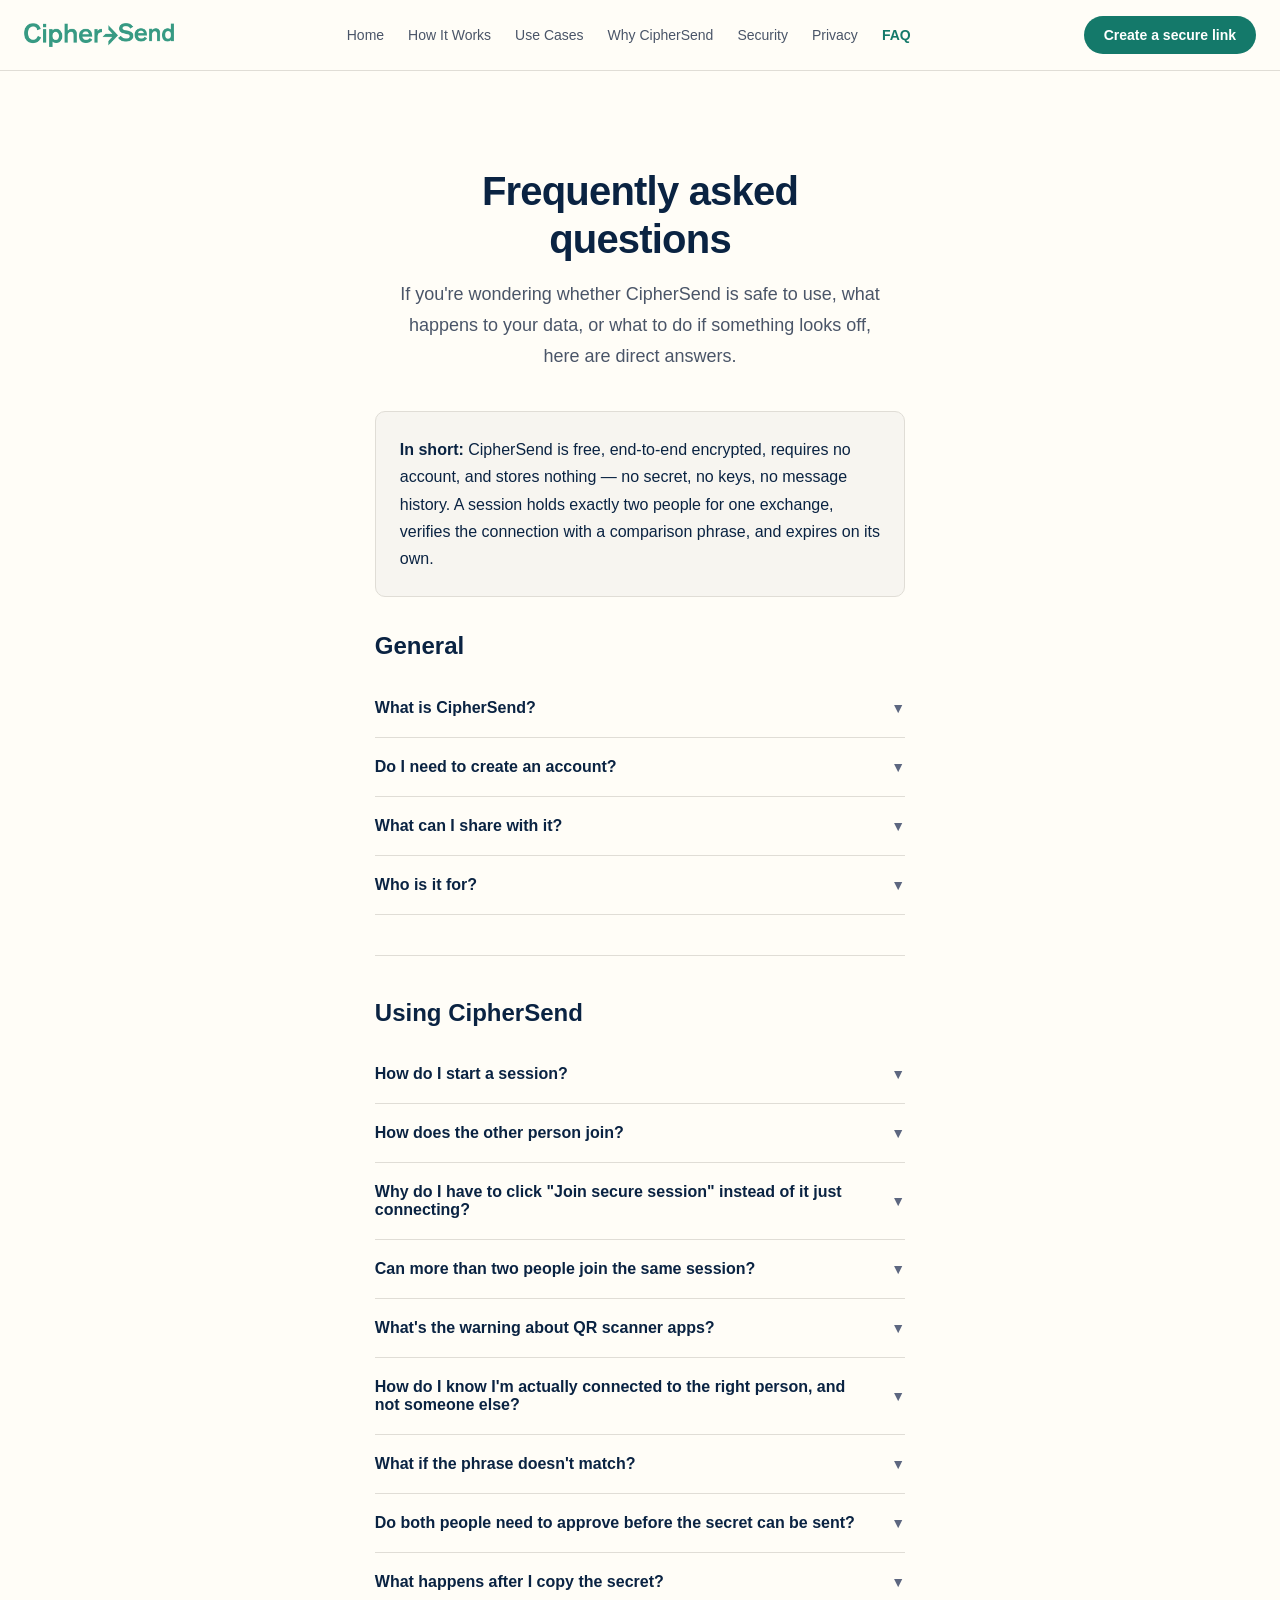
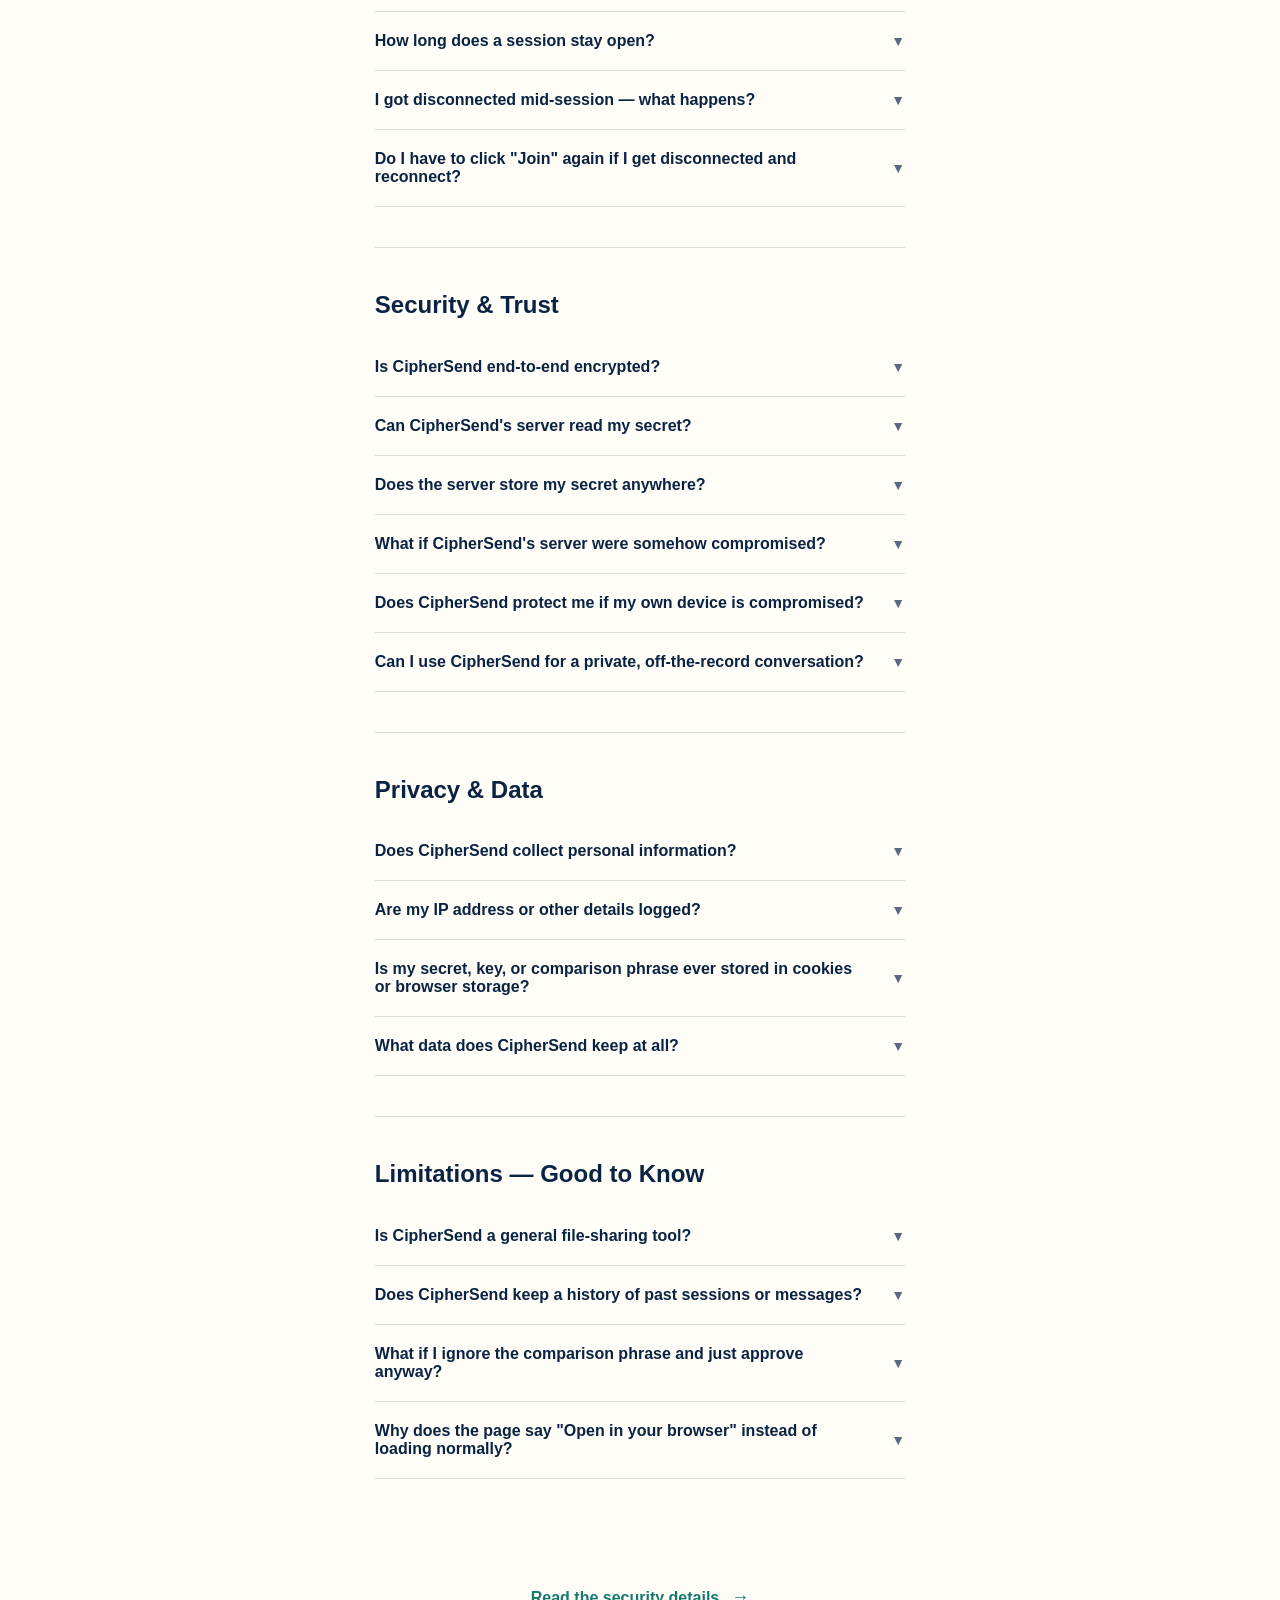
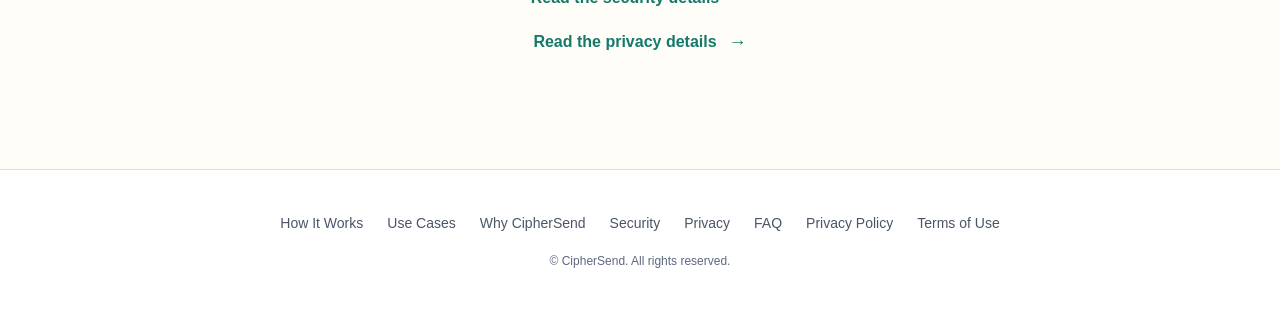
==== faq.html @ 4c2485d3 "update" ====
<!doctype html> <html lang="en"> <head> <script async src="https://www.googletagmanager.com/gtag/js?id=G-JEW09H6XM3"></script> <script defer src="/static/gtag.js"></script> <meta charset="UTF-8"> <meta name="viewport" content="width=device-width,initial-scale=1"> <title>CipherSend FAQ | Safety, Privacy &amp; Sessions Answered</title> <meta name="description" content="CipherSend FAQ: is it safe and truly end-to-end encrypted, what data is collected, how sessions work and expire, and what to do if something looks off."> <meta name="robots" content="index, follow"> <link rel="canonical" href="/faq"> <meta property="og:title" content="CipherSend FAQ | Safety, Privacy &amp; Sessions Answered"> <meta property="og:description" content="CipherSend FAQ: is it safe and truly end-to-end encrypted, what data is collected, how sessions work and expire, and what to do if something looks off."> <meta property="og:type" content="article"> <meta property="og:url" content="/faq"> <meta property="og:image" content="/static/logo.png"> <meta property="og:site_name" content="CipherSend"> <meta name="twitter:card" content="summary"> <meta name="twitter:title" content="CipherSend FAQ | Safety, Privacy &amp; Sessions Answered"> <meta name="twitter:description" content="CipherSend FAQ: is it safe and truly end-to-end encrypted, what data is collected, how sessions work and expire, and what to do if something looks off."> <meta name="twitter:image" content="/static/logo.png"> <link rel="icon" href="/static/favicon.ico" sizes="48x48"> <link rel="icon" href="/static/favicon.svg" type="image/svg+xml"> <link rel="icon" type="image/png" sizes="96x96" href="/static/favicon-96x96.png"> <link rel="apple-touch-icon" href="/static/apple-touch-icon.png" sizes="180x180"> <link rel="manifest" href="/static/site.webmanifest"> <link rel="stylesheet" href="/assets/faq-93918db3db34edc3.css" crossorigin>   <link rel="alternate" type="text/markdown" href="/faq.md">
  <script type="application/ld+json">
{
  "@context": "https://schema.org",
  "@graph": [
    {
      "@type": "WebSite",
      "@id": "/#website",
      "url": "/",
      "name": "CipherSend",
      "description": "Send a password, API key, private key, or TOTP seed straight to one person's browser — end-to-end encrypted, no account, and gone the moment it's used.",
      "publisher": {
        "@id": "/#organization"
      }
    },
    {
      "@type": "Organization",
      "@id": "/#organization",
      "url": "/",
      "name": "CipherSend",
      "logo": "/static/logo.png",
      "description": "Send a password, API key, private key, or TOTP seed straight to one person's browser — end-to-end encrypted, no account, and gone the moment it's used."
    },
    {
      "@type": "WebPage",
      "@id": "/faq#webpage",
      "url": "/faq",
      "name": "CipherSend FAQ | Safety, Privacy & Sessions Answered",
      "description": "CipherSend FAQ: is it safe and truly end-to-end encrypted, what data is collected, how sessions work and expire, and what to do if something looks off.",
      "isPartOf": {
        "@id": "/#website"
      },
      "breadcrumb": {
        "@id": "/faq#breadcrumb"
      }
    },
    {
      "@type": "BreadcrumbList",
      "@id": "/faq#breadcrumb",
      "itemListElement": [
        {
          "@type": "ListItem",
          "position": 1,
          "name": "CipherSend",
          "item": "/"
        },
        {
          "@type": "ListItem",
          "position": 2,
          "name": "FAQ",
          "item": "/faq"
        }
      ]
    },
    {
      "@type": "FAQPage",
      "mainEntity": [
        {
          "@type": "Question",
          "name": "What is CipherSend?",
          "acceptedAnswer": {
            "@type": "Answer",
            "text": "CipherSend lets one person (the Host) hand a short-lived secret — a password, private key, API token, or TOTP seed — directly to one other person (the Guest), browser-to-browser, end-to-end encrypted."
          }
        },
        {
          "@type": "Question",
          "name": "Do I need to create an account?",
          "acceptedAnswer": {
            "@type": "Answer",
            "text": "No. CipherSend has no accounts, no login, and collects no personal information to use it."
          }
        },
        {
          "@type": "Question",
          "name": "What can I share with it?",
          "acceptedAnswer": {
            "@type": "Answer",
            "text": "It's designed for short-lived secrets like passwords, private keys, API tokens, or TOTP seeds — not general files."
          }
        },
        {
          "@type": "Question",
          "name": "Who is it for?",
          "acceptedAnswer": {
            "@type": "Answer",
            "text": "Anyone who needs to hand off a sensitive credential to exactly one other person, one time, without leaving a copy of it sitting in email, chat, or a shared document afterward."
          }
        },
        {
          "@type": "Question",
          "name": "How do I start a session?",
          "acceptedAnswer": {
            "@type": "Answer",
            "text": "Click \"Create a secure link.\" A one-time link and QR code are generated immediately — no setup required."
          }
        },
        {
          "@type": "Question",
          "name": "How does the other person join?",
          "acceptedAnswer": {
            "@type": "Answer",
            "text": "By opening the link or scanning the QR code, then clicking the \"Join secure session\" button. The page doesn't connect automatically on its own."
          }
        },
        {
          "@type": "Question",
          "name": "Why do I have to click \"Join secure session\" instead of it just connecting?",
          "acceptedAnswer": {
            "@type": "Answer",
            "text": "That one click confirms a real person opened the link, rather than something like an automated chat-app link preview accidentally taking the one available spot in the session before you get there."
          }
        },
        {
          "@type": "Question",
          "name": "Can more than two people join the same session?",
          "acceptedAnswer": {
            "@type": "Answer",
            "text": "No. A session accepts only the Host and one Guest; a third connection attempt is rejected."
          }
        },
        {
          "@type": "Question",
          "name": "What's the warning about QR scanner apps?",
          "acceptedAnswer": {
            "@type": "Answer",
            "text": "CipherSend recommends scanning the QR code with your phone's built-in camera app only — third-party QR scanner apps are known to send scanned links to their own servers first."
          }
        },
        {
          "@type": "Question",
          "name": "How do I know I'm actually connected to the right person, and not someone else?",
          "acceptedAnswer": {
            "@type": "Answer",
            "text": "After connecting, both browsers display a short comparison phrase (a handful of plain words). Read it to each other over your call, chat, or in person — if it matches on both screens, you're connected to the right person."
          }
        },
        {
          "@type": "Question",
          "name": "What if the phrase doesn't match?",
          "acceptedAnswer": {
            "@type": "Answer",
            "text": "Don't approve. A mismatch means the connection may not be trustworthy — stop and start a new session instead."
          }
        },
        {
          "@type": "Question",
          "name": "Do both people need to approve before the secret can be sent?",
          "acceptedAnswer": {
            "@type": "Answer",
            "text": "Yes. Each person approves independently on their own side. Approval on one side never happens automatically because the other side approved."
          }
        },
        {
          "@type": "Question",
          "name": "What happens after I copy the secret?",
          "acceptedAnswer": {
            "@type": "Answer",
            "text": "CipherSend makes a best-effort attempt to automatically clear your clipboard after about 30 seconds. This isn't guaranteed to work on every browser, so a \"Clear clipboard now\" button is always available if you want to be sure."
          }
        },
        {
          "@type": "Question",
          "name": "How long does a session stay open?",
          "acceptedAnswer": {
            "@type": "Answer",
            "text": "By default, a session closes after about 10 minutes of inactivity, and every session has a hard limit of about 30 minutes total, regardless of activity."
          }
        },
        {
          "@type": "Question",
          "name": "I got disconnected mid-session — what happens?",
          "acceptedAnswer": {
            "@type": "Answer",
            "text": "Both sides restart the verification step from scratch: fresh keys, a fresh comparison phrase, and a fresh approval. Nothing from before the disconnect is assumed to still be trustworthy — you'll be prompted to re-verify."
          }
        },
        {
          "@type": "Question",
          "name": "Do I have to click \"Join\" again if I get disconnected and reconnect?",
          "acceptedAnswer": {
            "@type": "Answer",
            "text": "No. That join click is only required once, the first time you open the link. Reconnections after that (for example, if your phone's browser tab was put to sleep and restored) don't ask again."
          }
        },
        {
          "@type": "Question",
          "name": "Is CipherSend end-to-end encrypted?",
          "acceptedAnswer": {
            "@type": "Answer",
            "text": "Yes. The secret is encrypted in the sender's browser and only decrypted in the recipient's browser, using industry-standard encryption computed entirely client-side."
          }
        },
        {
          "@type": "Question",
          "name": "Can CipherSend's server read my secret?",
          "acceptedAnswer": {
            "@type": "Answer",
            "text": "No. The server only relays encrypted data between the two browsers — it's built to never interpret or make sense of what's inside."
          }
        },
        {
          "@type": "Question",
          "name": "Does the server store my secret anywhere?",
          "acceptedAnswer": {
            "@type": "Answer",
            "text": "No. The secret, the encryption keys, and the comparison phrase are never stored on the server, even temporarily."
          }
        },
        {
          "@type": "Question",
          "name": "What if CipherSend's server were somehow compromised?",
          "acceptedAnswer": {
            "@type": "Answer",
            "text": "The server was never trusted with your secret in the first place, so it has nothing to hand over — it doesn't hold the keys, the secret, or the comparison phrase used to verify the connection."
          }
        },
        {
          "@type": "Question",
          "name": "Does CipherSend protect me if my own device is compromised?",
          "acceptedAnswer": {
            "@type": "Answer",
            "text": "No. If a device involved is already compromised, no sharing tool can fully protect what happens on it. This is an explicitly acknowledged limitation, not something CipherSend claims to solve."
          }
        },
        {
          "@type": "Question",
          "name": "Can I use CipherSend for a private, off-the-record conversation?",
          "acceptedAnswer": {
            "@type": "Answer",
            "text": "Yes. Here is what anyone else could see. An eavesdropper sees only encrypted data, because everything is end-to-end encrypted (E2EE) in your browsers. The server sees nothing useful: it only relays that data, it stores nothing, and it never holds your keys or your words. An attacker sitting in the middle can't slip in unnoticed, because you and the other person compare a short phrase first, and a mismatch tells you the connection isn't safe. Once the session ends, no history is left behind on our side."
          }
        },
        {
          "@type": "Question",
          "name": "Does CipherSend collect personal information?",
          "acceptedAnswer": {
            "@type": "Answer",
            "text": "No. There are no accounts, and no personally identifying information is required or collected to use it."
          }
        },
        {
          "@type": "Question",
          "name": "Are my IP address or other details logged?",
          "acceptedAnswer": {
            "@type": "Answer",
            "text": "Raw IP addresses and other identifying details are never logged directly. Any operational data used to prevent abuse is processed in a way that doesn't retain it in a directly readable form, and only briefly."
          }
        },
        {
          "@type": "Question",
          "name": "Is my secret, key, or comparison phrase ever stored in cookies or browser storage?",
          "acceptedAnswer": {
            "@type": "Answer",
            "text": "No. None of these values are ever written to cookies, local storage, session storage, or the browser's address bar."
          }
        },
        {
          "@type": "Question",
          "name": "What data does CipherSend keep at all?",
          "acceptedAnswer": {
            "@type": "Answer",
            "text": "Only the minimum needed to operate the service — for example, a short-lived record that a session exists and when it expires, and temporary counters used to prevent abuse. None of this includes the content of what you send."
          }
        },
        {
          "@type": "Question",
          "name": "Is CipherSend a general file-sharing tool?",
          "acceptedAnswer": {
            "@type": "Answer",
            "text": "No. It's built specifically for short-lived text secrets, not general file transfer."
          }
        },
        {
          "@type": "Question",
          "name": "Does CipherSend keep a history of past sessions or messages?",
          "acceptedAnswer": {
            "@type": "Answer",
            "text": "No. There's no message history and no way to resend something from a closed session."
          }
        },
        {
          "@type": "Question",
          "name": "What if I ignore the comparison phrase and just approve anyway?",
          "acceptedAnswer": {
            "@type": "Answer",
            "text": "The comparison phrase only protects you if you actually check it. Approving without comparing removes the one safeguard designed to confirm you're connected to the right person."
          }
        },
        {
          "@type": "Question",
          "name": "Why does the page say \"Open in your browser\" instead of loading normally?",
          "acceptedAnswer": {
            "@type": "Answer",
            "text": "This appears if your current browser or app can't run the security checks CipherSend depends on (for example, some in-app browsers inside chat apps). Opening the link in your device's regular browser usually resolves it."
          }
        }
      ]
    }
  ]
}
</script>
</head> <body> <div id="nav"> <nav class="main-nav" role="navigation" aria-label="Main navigation"> <a class="main-nav__logo" href="/"> <img src="/static/logo.png" alt="CipherSend" width="104" height="15"> </a> <ul class="main-nav__links"> <li><a href="/">Home</a></li> <li><a href="/how-it-works">How It Works</a></li> <li><a href="/use-cases">Use Cases</a></li> <li><a href="/why-ciphersend">Why CipherSend</a></li> <li><a href="/security">Security</a></li> <li><a href="/privacy">Privacy</a></li> <li><a href="/faq" aria-current="page">FAQ</a></li> </ul> <a class="app-btn main-nav__cta" href="/app">Create a secure link</a> <button class="main-nav__toggle" aria-label="Open menu" aria-expanded="false" aria-controls="nav-overlay">☰</button> </nav> <div class="nav-overlay" id="nav-overlay" role="dialog" aria-label="Navigation menu"> <button class="nav-overlay__close" aria-label="Close menu">✕</button> <ul class="nav-overlay__links"> <li><a href="/">Home</a></li> <li><a href="/how-it-works">How It Works</a></li> <li><a href="/use-cases">Use Cases</a></li> <li><a href="/why-ciphersend">Why CipherSend</a></li> <li><a href="/security">Security</a></li> <li><a href="/privacy">Privacy</a></li> <li><a href="/faq" aria-current="page">FAQ</a></li> <li><a href="/app" class="app-btn nav-overlay__cta">Create a secure link</a></li> </ul> </div> </div> <main class="article-layout"> <div class="article-body"> <div class="page-intro"> <h1>Frequently asked questions</h1> <p>If you're wondering whether CipherSend is safe to use, what happens to your data, or what to do if something looks off, here are direct answers.</p> </div> <div class="summary"> <p><b>In short:</b> CipherSend is free, end-to-end encrypted, requires no account, and stores nothing — no secret, no keys, no message history. A session holds exactly two people for one exchange, verifies the connection with a comparison phrase, and expires on its own.</p> </div> <section class="mb-8"> <h3>General</h3> <div class="qa-block mt-4"> <div class="qa-item"> <button class="qa-item__trigger" aria-expanded="false">What is CipherSend?<span class="qa-item__chevron">▼</span></button> <div class="qa-item__answer"><p>CipherSend lets one person (the Host) hand a short-lived secret — a password, private key, API token, or TOTP seed — directly to one other person (the Guest), browser-to-browser, end-to-end encrypted.</p></div> </div> <div class="qa-item"> <button class="qa-item__trigger" aria-expanded="false">Do I need to create an account?<span class="qa-item__chevron">▼</span></button> <div class="qa-item__answer"><p>No. CipherSend has no accounts, no login, and collects no personal information to use it.</p></div> </div> <div class="qa-item"> <button class="qa-item__trigger" aria-expanded="false">What can I share with it?<span class="qa-item__chevron">▼</span></button> <div class="qa-item__answer"><p>It's designed for short-lived secrets like passwords, private keys, API tokens, or TOTP seeds — not general files.</p></div> </div> <div class="qa-item"> <button class="qa-item__trigger" aria-expanded="false">Who is it for?<span class="qa-item__chevron">▼</span></button> <div class="qa-item__answer"><p>Anyone who needs to hand off a sensitive credential to exactly one other person, one time, without leaving a copy of it sitting in email, chat, or a shared document afterward.</p></div> </div> </div> </section> <hr class="section-separator"> <section class="mb-8"> <h3>Using CipherSend</h3> <div class="qa-block mt-4"> <div class="qa-item"> <button class="qa-item__trigger" aria-expanded="false">How do I start a session?<span class="qa-item__chevron">▼</span></button> <div class="qa-item__answer"><p>Click "Create a secure link." A one-time link and QR code are generated immediately — no setup required.</p></div> </div> <div class="qa-item"> <button class="qa-item__trigger" aria-expanded="false">How does the other person join?<span class="qa-item__chevron">▼</span></button> <div class="qa-item__answer"><p>By opening the link or scanning the QR code, then clicking the "Join secure session" button. The page doesn't connect automatically on its own.</p></div> </div> <div class="qa-item"> <button class="qa-item__trigger" aria-expanded="false">Why do I have to click "Join secure session" instead of it just connecting?<span class="qa-item__chevron">▼</span></button> <div class="qa-item__answer"><p>That one click confirms a real person opened the link, rather than something like an automated chat-app link preview accidentally taking the one available spot in the session before you get there.</p></div> </div> <div class="qa-item"> <button class="qa-item__trigger" aria-expanded="false">Can more than two people join the same session?<span class="qa-item__chevron">▼</span></button> <div class="qa-item__answer"><p>No. A session accepts only the Host and one Guest; a third connection attempt is rejected.</p></div> </div> <div class="qa-item"> <button class="qa-item__trigger" aria-expanded="false">What's the warning about QR scanner apps?<span class="qa-item__chevron">▼</span></button> <div class="qa-item__answer"><p>CipherSend recommends scanning the QR code with your phone's built-in camera app only — third-party QR scanner apps are known to send scanned links to their own servers first.</p></div> </div> <div class="qa-item"> <button class="qa-item__trigger" aria-expanded="false">How do I know I'm actually connected to the right person, and not someone else?<span class="qa-item__chevron">▼</span></button> <div class="qa-item__answer"><p>After connecting, both browsers display a short comparison phrase (a handful of plain words). Read it to each other over your call, chat, or in person — if it matches on both screens, you're connected to the right person.</p></div> </div> <div class="qa-item"> <button class="qa-item__trigger" aria-expanded="false">What if the phrase doesn't match?<span class="qa-item__chevron">▼</span></button> <div class="qa-item__answer"><p>Don't approve. A mismatch means the connection may not be trustworthy — stop and start a new session instead.</p></div> </div> <div class="qa-item"> <button class="qa-item__trigger" aria-expanded="false">Do both people need to approve before the secret can be sent?<span class="qa-item__chevron">▼</span></button> <div class="qa-item__answer"><p>Yes. Each person approves independently on their own side. Approval on one side never happens automatically because the other side approved.</p></div> </div> <div class="qa-item"> <button class="qa-item__trigger" aria-expanded="false">What happens after I copy the secret?<span class="qa-item__chevron">▼</span></button> <div class="qa-item__answer"><p>CipherSend makes a best-effort attempt to automatically clear your clipboard after about 30 seconds. This isn't guaranteed to work on every browser, so a "Clear clipboard now" button is always available if you want to be sure.</p></div> </div> <div class="qa-item"> <button class="qa-item__trigger" aria-expanded="false">How long does a session stay open?<span class="qa-item__chevron">▼</span></button> <div class="qa-item__answer"><p>By default, a session closes after about 10 minutes of inactivity, and every session has a hard limit of about 30 minutes total, regardless of activity.</p></div> </div> <div class="qa-item"> <button class="qa-item__trigger" aria-expanded="false">I got disconnected mid-session — what happens?<span class="qa-item__chevron">▼</span></button> <div class="qa-item__answer"><p>Both sides restart the verification step from scratch: fresh keys, a fresh comparison phrase, and a fresh approval. Nothing from before the disconnect is assumed to still be trustworthy — you'll be prompted to re-verify.</p></div> </div> <div class="qa-item"> <button class="qa-item__trigger" aria-expanded="false">Do I have to click "Join" again if I get disconnected and reconnect?<span class="qa-item__chevron">▼</span></button> <div class="qa-item__answer"><p>No. That join click is only required once, the first time you open the link. Reconnections after that (for example, if your phone's browser tab was put to sleep and restored) don't ask again.</p></div> </div> </div> </section> <hr class="section-separator"> <section class="mb-8" id="security-and-trust"> <h3>Security &amp; Trust</h3> <div class="qa-block mt-4"> <div class="qa-item"> <button class="qa-item__trigger" aria-expanded="false">Is CipherSend end-to-end encrypted?<span class="qa-item__chevron">▼</span></button> <div class="qa-item__answer"><p>Yes. The secret is encrypted in the sender's browser and only decrypted in the recipient's browser, using industry-standard encryption computed entirely client-side.</p></div> </div> <div class="qa-item"> <button class="qa-item__trigger" aria-expanded="false">Can CipherSend's server read my secret?<span class="qa-item__chevron">▼</span></button> <div class="qa-item__answer"><p>No. The server only relays encrypted data between the two browsers — it's built to never interpret or make sense of what's inside.</p></div> </div> <div class="qa-item"> <button class="qa-item__trigger" aria-expanded="false">Does the server store my secret anywhere?<span class="qa-item__chevron">▼</span></button> <div class="qa-item__answer"><p>No. The secret, the encryption keys, and the comparison phrase are never stored on the server, even temporarily.</p></div> </div> <div class="qa-item"> <button class="qa-item__trigger" aria-expanded="false">What if CipherSend's server were somehow compromised?<span class="qa-item__chevron">▼</span></button> <div class="qa-item__answer"><p>The server was never trusted with your secret in the first place, so it has nothing to hand over — it doesn't hold the keys, the secret, or the comparison phrase used to verify the connection.</p></div> </div> <div class="qa-item"> <button class="qa-item__trigger" aria-expanded="false">Does CipherSend protect me if my own device is compromised?<span class="qa-item__chevron">▼</span></button> <div class="qa-item__answer"><p>No. If a device involved is already compromised, no sharing tool can fully protect what happens on it. This is an explicitly acknowledged limitation, not something CipherSend claims to solve.</p></div> </div> <div class="qa-item"> <button class="qa-item__trigger" aria-expanded="false">Can I use CipherSend for a private, off-the-record conversation?<span class="qa-item__chevron">▼</span></button> <div class="qa-item__answer"><p>Yes. Here is what anyone else could see. An eavesdropper sees only encrypted data, because everything is end-to-end encrypted (E2EE) in your browsers. The server sees nothing useful: it only relays that data, it stores nothing, and it never holds your keys or your words. An attacker sitting in the middle can't slip in unnoticed, because you and the other person compare a short phrase first, and a mismatch tells you the connection isn't safe. Once the session ends, no history is left behind on our side.</p></div> </div> </div> </section> <hr class="section-separator"> <section class="mb-8" id="privacy-and-data"> <h3>Privacy &amp; Data</h3> <div class="qa-block mt-4"> <div class="qa-item"> <button class="qa-item__trigger" aria-expanded="false">Does CipherSend collect personal information?<span class="qa-item__chevron">▼</span></button> <div class="qa-item__answer"><p>No. There are no accounts, and no personally identifying information is required or collected to use it.</p></div> </div> <div class="qa-item"> <button class="qa-item__trigger" aria-expanded="false">Are my IP address or other details logged?<span class="qa-item__chevron">▼</span></button> <div class="qa-item__answer"><p>Raw IP addresses and other identifying details are never logged directly. Any operational data used to prevent abuse is processed in a way that doesn't retain it in a directly readable form, and only briefly.</p></div> </div> <div class="qa-item"> <button class="qa-item__trigger" aria-expanded="false">Is my secret, key, or comparison phrase ever stored in cookies or browser storage?<span class="qa-item__chevron">▼</span></button> <div class="qa-item__answer"><p>No. None of these values are ever written to cookies, local storage, session storage, or the browser's address bar.</p></div> </div> <div class="qa-item"> <button class="qa-item__trigger" aria-expanded="false">What data does CipherSend keep at all?<span class="qa-item__chevron">▼</span></button> <div class="qa-item__answer"><p>Only the minimum needed to operate the service — for example, a short-lived record that a session exists and when it expires, and temporary counters used to prevent abuse. None of this includes the content of what you send.</p></div> </div> </div> </section> <hr class="section-separator"> <section class="mb-8"> <h3>Limitations — Good to Know</h3> <div class="qa-block mt-4"> <div class="qa-item"> <button class="qa-item__trigger" aria-expanded="false">Is CipherSend a general file-sharing tool?<span class="qa-item__chevron">▼</span></button> <div class="qa-item__answer"><p>No. It's built specifically for short-lived text secrets, not general file transfer.</p></div> </div> <div class="qa-item"> <button class="qa-item__trigger" aria-expanded="false">Does CipherSend keep a history of past sessions or messages?<span class="qa-item__chevron">▼</span></button> <div class="qa-item__answer"><p>No. There's no message history and no way to resend something from a closed session.</p></div> </div> <div class="qa-item"> <button class="qa-item__trigger" aria-expanded="false">What if I ignore the comparison phrase and just approve anyway?<span class="qa-item__chevron">▼</span></button> <div class="qa-item__answer"><p>The comparison phrase only protects you if you actually check it. Approving without comparing removes the one safeguard designed to confirm you're connected to the right person.</p></div> </div> <div class="qa-item"> <button class="qa-item__trigger" aria-expanded="false">Why does the page say "Open in your browser" instead of loading normally?<span class="qa-item__chevron">▼</span></button> <div class="qa-item__answer"><p>This appears if your current browser or app can't run the security checks CipherSend depends on (for example, some in-app browsers inside chat apps). Opening the link in your device's regular browser usually resolves it.</p></div> </div> </div> </section> <div class="cta-section"> <div class="button-holder button-holder--column"> <a href="/security" class="page-teleport page-teleport--block">Read the security details</a> <a href="/privacy" class="page-teleport page-teleport--block">Read the privacy details</a> </div> </div> </div> </main> <div id="footer"> <footer class="main-footer"> <div class="main-footer__inner"> <ul class="main-footer__links"> <li><a href="/how-it-works">How It Works</a></li> <li><a href="/use-cases">Use Cases</a></li> <li><a href="/why-ciphersend">Why CipherSend</a></li> <li><a href="/security">Security</a></li> <li><a href="/privacy">Privacy</a></li> <li><a href="/faq">FAQ</a></li> <li><a href="/privacy-policy">Privacy Policy</a></li> <li><a href="/terms-of-use">Terms of Use</a></li> </ul> <p class="main-footer__copy">© CipherSend. All rights reserved.</p> </div> </footer> </div> <script type="module" src="/assets/faq-d7bb633569cb6a3b.js"></script> </body> </html>
---- assets/faq-93918db3db34edc3.css ----
:root{--navy: #0a2342;--teal: #14796a;--sage: #84bc9c;--cream: #fffdf7;--pink: #f46197;--bg: var(--cream);--surface: #ffffff;--surface-raised: #f7f5f0;--border: #e0ddd6;--text: var(--navy);--text-dim: #4a5568;--text-faint: #5d6780;--accent: var(--teal);--accent-hover: #0e6256;--accent-light: rgba(20, 121, 106, .12);--danger: #e53e3e;--danger-light: rgba(229, 62, 62, .1);--warn: #b45309;--success: var(--teal);--focus-ring: 0 0 0 3px rgba(20, 121, 106, .4);--font-sans: -apple-system, BlinkMacSystemFont, "Segoe UI", Roboto, Oxygen, Ubuntu, Cantarell, "Helvetica Neue", sans-serif;--font-mono: "SFMono-Regular", Consolas, "Liberation Mono", Menlo, monospace;--fs-xs: .75rem;--fs-sm: .875rem;--fs-base: 1rem;--fs-md: 1.125rem;--fs-lg: 1.25rem;--fs-xl: 1.5rem;--fs-2xl: 2rem;--fs-3xl: 2.5rem;--fs-4xl: 3rem;--sp-1: .25rem;--sp-2: .5rem;--sp-3: .75rem;--sp-4: 1rem;--sp-5: 1.25rem;--sp-6: 1.5rem;--sp-8: 2rem;--sp-10: 2.5rem;--sp-12: 3rem;--sp-16: 4rem;--sp-20: 5rem;--sp-24: 6rem;--radius-sm: 4px;--radius: 6px;--radius-lg: 10px;--radius-xl: 16px;--shadow-sm: 0 1px 2px rgba(10, 35, 66, .06);--shadow: 0 1px 3px rgba(10, 35, 66, .1), 0 1px 2px rgba(10, 35, 66, .06);--shadow-md: 0 4px 6px rgba(10, 35, 66, .07), 0 2px 4px rgba(10, 35, 66, .06);--shadow-lg: 0 10px 15px rgba(10, 35, 66, .1), 0 4px 6px rgba(10, 35, 66, .05);--duration-fast: .12s;--duration-normal: .24s;--max-width: 72rem;--content-width: 65ch}@media(prefers-reduced-motion:reduce){*,*:before,*:after{animation-duration:.01ms!important;animation-iteration-count:1!important;transition-duration:.01ms!important}}*,*:before,*:after{box-sizing:border-box;margin:0;padding:0}html{-webkit-text-size-adjust:100%;scroll-behavior:smooth}body{font-family:var(--font-sans);font-size:var(--fs-base);line-height:1.6;color:var(--text);background:var(--bg);-webkit-font-smoothing:antialiased;-moz-osx-font-smoothing:grayscale}img,svg{display:block;max-width:100%}a{color:var(--accent);text-decoration:none}a:hover{color:var(--accent-hover);text-decoration:underline}a:visited{color:var(--accent)}::selection{background:var(--accent-light);color:var(--text)}:focus-visible{outline:none;box-shadow:var(--focus-ring)}.sr-only{position:absolute;width:1px;height:1px;padding:0;margin:-1px;overflow:hidden;clip:rect(0,0,0,0);white-space:nowrap;border:0}h1{font-size:var(--fs-3xl);font-weight:700;line-height:1.2;letter-spacing:-.02em;color:var(--text)}h2{font-size:var(--fs-2xl);font-weight:700;line-height:1.3;letter-spacing:-.01em;color:var(--text)}h3{font-size:var(--fs-xl);font-weight:600;line-height:1.4;color:var(--text)}h4{font-size:var(--fs-lg);font-weight:600;line-height:1.4;color:var(--text)}h5{font-size:var(--fs-md);font-weight:600;line-height:1.5;color:var(--text)}p{font-size:var(--fs-base);line-height:1.7;color:var(--text-dim);max-width:var(--content-width)}b,strong{font-weight:600;color:var(--text)}.article-layout{display:flex;flex-direction:column;align-items:center;min-height:100vh;padding-top:6rem;padding-bottom:var(--sp-16)}.article-layout .article-body{max-width:var(--content-width);width:100%;padding:0 var(--sp-6)}.document-layout{display:flex;flex-direction:column;min-height:100vh;padding-top:6rem;padding-bottom:var(--sp-16)}.document-layout .document-body{max-width:52rem;width:100%;padding:0 var(--sp-6);margin:0 auto}.app-step-layout{display:flex;flex-direction:column;align-items:center;justify-content:center;min-height:100vh;padding:var(--sp-6)}.app-chat-layout{display:flex;flex-direction:column;height:100vh;height:100dvh;max-width:52rem;margin:0 auto}.main-nav__logo img{height:2rem;width:auto}.main-nav .main-nav__cta{display:none}.nav-overlay__links{list-style:none;display:flex;flex-direction:column;gap:var(--sp-6)}.btn{display:inline-flex;align-items:center;justify-content:center;gap:var(--sp-2);padding:var(--sp-3) var(--sp-6);font-family:var(--font-sans);font-size:var(--fs-sm);font-weight:600;line-height:1.4;border:1px solid transparent;border-radius:var(--radius);cursor:pointer;text-decoration:none;transition:background var(--duration-fast),color var(--duration-fast),border-color var(--duration-fast),box-shadow var(--duration-fast);min-height:2.5rem}.btn:visited{color:inherit}.btn:focus-visible{box-shadow:var(--focus-ring)}.btn--primary{background:var(--accent);color:#fff;border-color:var(--accent)}.btn--primary:hover{background:var(--accent-hover);border-color:var(--accent-hover);color:#fff;text-decoration:none}.btn--primary:disabled,.btn--primary:disabled:hover,.btn--primary[disabled],.btn--primary[disabled]:hover{background:var(--surface-raised);border-color:var(--border);color:var(--text-faint);cursor:not-allowed;text-decoration:none}.btn:disabled{cursor:not-allowed}.btn--primary:visited{color:#fff}.btn--secondary{background:var(--surface);color:var(--text);border-color:var(--border)}.btn--secondary:hover{background:var(--surface-raised);border-color:var(--text-faint);text-decoration:none}.btn--danger{background:var(--danger);color:#fff;border-color:var(--danger)}.btn--danger:hover{background:#c53030;border-color:#c53030;color:#fff}.btn--ghost{background:transparent;color:var(--text-dim);border-color:transparent}.btn--ghost:hover{background:var(--surface-raised);color:var(--text);text-decoration:none}.btn--lg{padding:var(--sp-4) var(--sp-8);font-size:var(--fs-base);min-height:3rem}.btn--icon{padding:var(--sp-2);min-width:2.5rem;min-height:2.5rem}.btn--sm{padding:var(--sp-2) var(--sp-3);font-size:var(--fs-xs);min-height:2rem}.main-footer__inner{max-width:var(--max-width);margin:0 auto;display:flex;flex-direction:column;gap:var(--sp-6)}.main-footer__links{list-style:none;display:flex;flex-wrap:wrap;gap:var(--sp-4) var(--sp-6)}.main-footer__copy{font-size:var(--fs-xs);color:var(--text-faint)}.hero{text-align:center;padding:var(--sp-16) var(--sp-6) var(--sp-12);max-width:48rem}.hero h1{font-size:var(--fs-4xl);margin-bottom:var(--sp-4)}.hero p{margin:0 auto var(--sp-8);font-size:var(--fs-md);max-width:36rem;text-align:center}.hero__cta{margin-bottom:var(--sp-4)}.hero__micro{font-size:var(--fs-sm);color:var(--text-faint)}@media(max-width:640px){.hero h1{font-size:var(--fs-2xl)}}.section{width:100%;max-width:var(--max-width);padding:var(--sp-12) var(--sp-6)}.section__heading{text-align:center;margin-bottom:var(--sp-8)}.section__heading h2{margin-bottom:var(--sp-3)}.section__heading p{margin:0 auto;text-align:center}.feature-grid{display:grid;grid-template-columns:1fr;gap:var(--sp-6);max-width:var(--max-width)}.feature-grid--2,.feature-grid--4{grid-template-columns:repeat(2,1fr)}@media(min-width:768px){.feature-grid--4{grid-template-columns:repeat(4,1fr)}}@media(min-width:640px){.feature-grid--2{grid-template-columns:repeat(2,1fr)}}.feature-card{background:var(--surface);border:1px solid var(--border);border-radius:var(--radius-lg);padding:var(--sp-6);box-shadow:var(--shadow-sm)}.feature-card h3{font-size:var(--fs-base);margin-bottom:var(--sp-2)}.feature-card p{font-size:var(--fs-sm);color:var(--text-dim)}.guide{display:flex;flex-direction:column;gap:var(--sp-8);max-width:var(--content-width);counter-reset:guide-counter}.guide__step{display:flex;gap:var(--sp-6);align-items:flex-start;counter-increment:guide-counter}.guide__number{display:flex;align-items:center;justify-content:center;min-width:2.5rem;height:2.5rem;border-radius:50%;background:var(--accent);color:#fff;font-weight:700;font-size:var(--fs-sm);flex-shrink:0}.guide__content h4{margin-bottom:var(--sp-2)}.guide__content p{color:var(--text-dim)}.carousel{display:flex;gap:var(--sp-4);overflow-x:auto;scroll-snap-type:none;-webkit-overflow-scrolling:touch;padding:var(--sp-4) 0;scrollbar-width:thin;overscroll-behavior-inline:contain}.carousel::-webkit-scrollbar{height:6px}.carousel::-webkit-scrollbar-thumb{background:var(--border);border-radius:3px}.carousel__card{flex:0 0 18rem;scroll-snap-align:start;background:var(--surface);border:1px solid var(--border);border-radius:var(--radius-lg);padding:var(--sp-6);box-shadow:var(--shadow-sm)}.carousel__card h4{margin-bottom:var(--sp-2);font-weight:700}.carousel__card p{font-size:var(--fs-sm);color:var(--text-dim)}.qa-item__chevron{font-size:var(--fs-sm);transition:transform var(--duration-normal);color:var(--text-faint);flex-shrink:0}.page-btn{display:inline-flex;align-items:center;justify-content:center;gap:var(--sp-2);padding:var(--sp-3) var(--sp-6);background:var(--surface);color:var(--accent);border:1px solid var(--border);border-radius:var(--radius);font-family:var(--font-sans);font-size:var(--fs-sm);font-weight:600;cursor:pointer;text-decoration:none;transition:background var(--duration-fast),color var(--duration-fast),border-color var(--duration-fast);min-height:2.5rem}.page-btn:hover{background:var(--accent);border-color:var(--accent);color:#fff;text-decoration:none}.page-btn:visited{color:var(--accent)}.page-btn:visited:hover{color:#fff}.comparison-table{width:100%;border-collapse:collapse;font-size:var(--fs-sm);margin:var(--sp-8) 0}.comparison-table th,.comparison-table td{padding:var(--sp-3) var(--sp-4);text-align:left;border-bottom:1px solid var(--border)}.comparison-table th{font-weight:600;color:var(--text);background:var(--surface-raised)}.comparison-table td{color:var(--text-dim)}.comparison-table tr:last-child td{border-bottom:none}@media(max-width:640px){.comparison-table{font-size:var(--fs-xs)}.comparison-table th,.comparison-table td{padding:var(--sp-2) var(--sp-3)}}.focus-box{background:var(--surface);border:1px solid var(--border);border-radius:var(--radius-xl);box-shadow:var(--shadow-lg);padding:var(--sp-8);width:100%;max-width:28rem;text-align:center}.focus-box__logo{display:flex;justify-content:center;margin-bottom:var(--sp-6)}.focus-box__logo img{height:2rem}.focus-box__title{font-size:var(--fs-xl);font-weight:700;margin-bottom:var(--sp-4)}.focus-box__content{color:var(--text-dim)}.focus-box__content p{margin:0 auto;text-align:center}.focus-box__content .app-share-intro{font-size:var(--fs-lg);font-weight:400;color:var(--text);margin:0 auto var(--sp-4)}.focus-box__content .qr-placeholder{display:flex;align-items:center;justify-content:center;width:fit-content;margin:var(--sp-4) auto;padding:var(--sp-2);background:var(--surface-raised);border:1px solid var(--border);border-radius:var(--radius)}.focus-box__content .qr-placeholder svg{display:block;width:100%;height:auto;max-width:10.5rem}.focus-box__content .channel-url{font-family:var(--font-mono);font-size:var(--fs-sm);word-break:break-all;background:var(--surface-raised);padding:var(--sp-2) var(--sp-3);border-radius:var(--radius-sm);margin:var(--sp-3) 0;display:inline-block;color:var(--text)}.focus-box__content .status{font-size:var(--fs-sm);color:var(--text-faint);margin-top:var(--sp-4)}.focus-box__content .security-phrase{font-family:var(--font-mono);font-size:var(--fs-xl);font-weight:700;letter-spacing:.05em;color:var(--accent);margin:var(--sp-4) 0;padding:var(--sp-4);background:var(--accent-light);border-radius:var(--radius);border:1px solid rgba(44,165,141,.2)}.focus-box__actions{display:flex;flex-direction:column;gap:var(--sp-3);margin-top:var(--sp-6);align-items:center}.focus-box__countdown{width:100%;height:4px;background:var(--surface-raised);border-radius:2px;overflow:hidden;margin-top:var(--sp-4)}.focus-box__countdown-bar{height:100%;width:100%;background:var(--accent);border-radius:2px;transition:width 1s linear}.chat{display:flex;flex-direction:column;height:100vh;height:100dvh;max-width:52rem;margin:0 auto}.chat__header{display:flex;align-items:center;justify-content:space-between;padding:var(--sp-3) var(--sp-4);border-bottom:1px solid var(--border);background:var(--surface)}.chat__header-left{display:flex;align-items:center;gap:var(--sp-3)}.chat__header-left img{height:1.5rem}.chat__menu-btn{display:flex;align-items:center;justify-content:center;width:2rem;height:2rem;border:1px solid var(--border);border-radius:var(--radius-sm);background:var(--surface);color:var(--text);font-size:var(--fs-sm);cursor:pointer}.chat__menu-btn:hover{background:var(--surface-raised)}.chat__menu{display:none;position:absolute;top:100%;right:0;margin-top:var(--sp-2);background:var(--surface);border:1px solid var(--border);border-radius:var(--radius);box-shadow:var(--shadow-md);min-width:14rem;z-index:50}.chat__menu.is-open{display:block}.chat__menu a{display:block;padding:var(--sp-3) var(--sp-4);font-size:var(--fs-sm);color:var(--text);text-decoration:none;border-bottom:1px solid var(--border)}.chat__menu a:last-child{border-bottom:none}.chat__menu a:hover{background:var(--surface-raised);color:var(--accent)}.chat__menu a:visited{color:var(--text)}.chat__history{flex:1;overflow-y:auto;padding:var(--sp-4);display:flex;flex-direction:column;gap:var(--sp-3);background:var(--bg)}.chat-bubble-row{display:flex;flex-direction:column}.chat-bubble-row--self{align-items:flex-end}.chat-bubble-row--peer{align-items:flex-start}.chat-bubble{position:relative;max-width:80%;padding:var(--sp-3) var(--sp-4);border-radius:var(--radius-lg);font-size:var(--fs-sm);line-height:1.5;word-break:break-word;cursor:pointer}.chat-bubble--self{background:var(--accent);color:#fff;border-bottom-right-radius:var(--radius-sm)}.chat-bubble--peer{background:var(--surface);border:1px solid var(--border);color:var(--text);border-bottom-left-radius:var(--radius-sm)}.chat-bubble__content{min-height:1em;font-family:var(--font-mono);white-space:pre-wrap;overflow-wrap:anywhere;transition:color .2s}.chat-bubble__progress{position:absolute;top:0;left:0;width:100%;height:3px;background:var(--accent);border-radius:var(--radius-sm) var(--radius-sm) 0 0;opacity:0;transform-origin:left;transform:scaleX(1);pointer-events:none}.chat-bubble--self .chat-bubble__progress{background:#ffffff73}.chat-bubble__progress--active{opacity:1;animation:bubble-countdown var(--chat-countdown, 10s) linear forwards}@keyframes bubble-countdown{0%{transform:scaleX(1)}to{transform:scaleX(0)}}.chat__input-bar{padding:var(--sp-3) var(--sp-4);border-top:1px solid var(--border);background:var(--surface);display:flex;flex-direction:column;gap:var(--sp-2)}.chat__input-bar textarea{width:100%;min-height:2.5rem;max-height:10rem;padding:var(--sp-3);font-family:var(--font-sans);font-size:var(--fs-base);line-height:1.5;border:1px solid var(--border);border-radius:var(--radius);resize:none;background:var(--bg);color:var(--text)}.chat__input-bar textarea:focus{outline:none;border-color:var(--accent);box-shadow:var(--focus-ring)}.chat__input-bar textarea::placeholder{color:var(--text-faint)}.chat__input-actions{display:flex;gap:var(--sp-2);justify-content:flex-end}.chat__counter{align-self:center;margin-right:auto;font-size:var(--fs-xs);color:var(--text-faint)}.chat__counter.is-max{color:var(--pink)}.chat__peer-left{display:flex;align-items:center;min-height:2.5rem;padding:var(--sp-3);border:1px solid var(--border);border-radius:var(--radius);background:var(--bg);font-size:var(--fs-base);line-height:1.5;color:var(--text)}.chat__validity{width:100%;height:4px;border-radius:2px;background:var(--border);overflow:hidden}.chat__validity-bar{height:100%;width:100%;border-radius:2px;background:var(--accent);transition:width .3s linear}.chat__clear-wrap{position:relative;display:inline-flex}.chat__clear-wrap .btn.is-arm{background:var(--accent);color:#fff;border-color:var(--accent)}.chat__clear-wrap .btn.is-arm:hover{background:var(--accent-hover);border-color:var(--accent-hover);color:#fff}.chat__tip{position:absolute;bottom:calc(100% + var(--sp-2));right:0;z-index:20;padding:var(--sp-2) var(--sp-3);background:var(--navy);color:#fff;border-radius:var(--radius);font-size:var(--fs-xs);line-height:1.3;white-space:nowrap;box-shadow:var(--shadow-md)}.chat__tip:after{content:"";position:absolute;top:100%;right:.9rem;border:5px solid transparent;border-top-color:var(--navy)}.chat__clear-countdown{position:absolute;inset:0;border-radius:var(--radius);overflow:hidden;pointer-events:none;opacity:0}.chat__clear-wrap .btn.is-arm+.chat__clear-countdown{opacity:1}.chat__clear-countdown-bar{height:100%;width:100%;background:#0a234238}.page-intro{text-align:center;max-width:40rem;margin:0 auto var(--sp-10);padding:0 var(--sp-6)}.page-intro h1{margin-bottom:var(--sp-4)}.page-intro p{margin:0 auto;text-align:center;font-size:var(--fs-md)}.cta-section{text-align:center;padding:var(--sp-12) var(--sp-6)}.cta-section p{margin:0 auto var(--sp-6);text-align:center}.page-nav{display:flex;flex-wrap:wrap;gap:var(--sp-3);margin-top:var(--sp-6)}.page-nav a{font-size:var(--fs-sm);font-weight:500}.button-holder{display:flex;align-items:center;justify-content:space-between;gap:var(--sp-3);flex-wrap:wrap;margin-top:var(--sp-6)}.button-holder--column{flex-direction:column;align-items:center;justify-content:center;gap:var(--sp-4)}.button-holder a:not(.app-btn):not(.page-teleport):not(.post-teleport)[class]{font-size:var(--fs-sm);font-weight:500}.text-center{text-align:center}.text-accent{color:var(--accent)}.text-pink{color:var(--pink)}.mt-4{margin-top:var(--sp-4)}.mt-6{margin-top:var(--sp-6)}.mt-8{margin-top:var(--sp-8)}.mb-4{margin-bottom:var(--sp-4)}.mb-6{margin-bottom:var(--sp-6)}.mb-8{margin-bottom:var(--sp-8)}.is-hidden{display:none!important}.chat__menu-anchor{position:relative}.table-scroll{overflow-x:auto}.text-muted-i{font-style:italic;color:var(--text-faint)}#nav{position:sticky;top:0;z-index:100}.main-nav{position:sticky;top:0;z-index:100;display:flex;align-items:center;justify-content:space-between;padding:var(--sp-4) var(--sp-6);background:#fffdf7eb;backdrop-filter:blur(12px);border-bottom:1px solid var(--border)}.main-nav__logo{display:flex;align-items:center;gap:var(--sp-3);font-size:var(--fs-lg);font-weight:700;color:var(--text);text-decoration:none}.main-nav__logo:hover{color:var(--text);text-decoration:none}.main-nav__logo:visited{color:var(--text)}.main-nav__logo img{height:1.5rem;width:auto}.main-nav .main-nav__cta{display:none;align-items:center;gap:var(--sp-2);padding:var(--sp-2) var(--sp-5);background:var(--accent);color:#fff;border-radius:999px;font-family:var(--font-sans);font-size:var(--fs-sm);font-weight:600;text-decoration:none;transition:background var(--duration-fast)}.main-nav__cta:hover{background:var(--accent-hover);color:#fff;text-decoration:none}.main-nav__cta:visited{color:#fff}.main-nav__links{display:none;list-style:none;gap:var(--sp-6)}.main-nav__links a{font-size:var(--fs-sm);font-weight:500;color:var(--text-dim);text-decoration:none;transition:color var(--duration-fast)}.main-nav__links a:hover{color:var(--accent);text-decoration:none}.main-nav__links a[aria-current=page]{color:var(--accent);font-weight:600}.main-nav__toggle{display:flex;align-items:center;justify-content:center;width:2.5rem;height:2.5rem;border:1px solid var(--border);border-radius:var(--radius);background:var(--surface);color:var(--text);font-size:var(--fs-lg);cursor:pointer}.main-nav__toggle:hover{background:var(--surface-raised)}.nav-overlay{display:none;position:fixed;inset:0;z-index:200;background:var(--bg);flex-direction:column;padding:var(--sp-6)}.nav-overlay.is-open{display:flex}.nav-overlay__close{align-self:flex-end;width:2.5rem;height:2.5rem;display:flex;align-items:center;justify-content:center;border:1px solid var(--border);border-radius:var(--radius);background:var(--surface);color:var(--text);font-size:var(--fs-lg);cursor:pointer;margin-bottom:var(--sp-8)}.nav-overlay__links{list-style:none;display:flex;flex-direction:column;gap:var(--sp-6);flex:1}.nav-overlay__links a{font-size:var(--fs-xl);font-weight:500;color:var(--text);text-decoration:none}.nav-overlay__links a:hover{color:var(--accent)}.nav-overlay__links a[aria-current=page]{color:var(--accent);font-weight:600}.nav-overlay__cta{margin-top:auto;padding-bottom:var(--sp-8)}.nav-overlay__links .nav-overlay__cta{color:#fff;font-size:var(--fs-xl)}.nav-overlay__links .nav-overlay__cta:hover{color:#fff;background:var(--accent-hover)}.app-btn{display:inline-flex;align-items:center;gap:var(--sp-2);padding:var(--sp-3) var(--sp-6);background:var(--accent);color:#fff;border:none;border-radius:var(--radius);font-family:var(--font-sans);font-size:var(--fs-sm);font-weight:600;cursor:pointer;text-decoration:none;transition:background var(--duration-fast)}.app-btn:hover{background:var(--accent-hover);color:#fff;text-decoration:none}.app-btn:visited{color:#fff}.app-btn--lg{padding:var(--sp-4) var(--sp-8);font-size:var(--fs-base);min-height:3rem}@media(min-width:1000px){.main-nav__links{display:flex}.main-nav .main-nav__cta{display:inline-flex}.main-nav__toggle{display:none}}.page-teleport{display:inline-flex;align-items:center;gap:var(--sp-2);font-weight:600;color:var(--accent);text-decoration:none;transition:color var(--duration-fast)}.page-teleport:hover{color:var(--accent-hover);text-decoration:underline}.page-teleport:visited{color:var(--accent)}.page-teleport:after{content:"\2192";display:inline-flex;align-items:center;font-size:var(--fs-md);margin-left:var(--sp-1)}.page-teleport--block{display:flex;justify-content:center;width:100%}.summary{background:var(--surface-raised);border:1px solid var(--border);border-radius:var(--radius-lg);padding:var(--sp-6);margin:var(--sp-8) 0}.summary p{color:var(--text)}.highlight-list{list-style:none;display:flex;flex-direction:column;gap:var(--sp-4);max-width:var(--content-width)}.highlight-list li{padding-left:var(--sp-6);position:relative;line-height:1.6;color:var(--text-dim)}.highlight-list li:before{content:"\2726";position:absolute;left:0;color:var(--accent);font-size:var(--fs-sm)}.highlight-list li p{color:inherit}.std-list{list-style:none;display:flex;flex-direction:column;gap:var(--sp-4);max-width:var(--content-width)}.std-list li{padding-left:var(--sp-6);position:relative;line-height:1.6;color:var(--text-dim)}.std-list li:before{content:"\2014";position:absolute;left:0;color:var(--accent);font-weight:600}.callout{border-left:4px solid var(--accent);background:var(--accent-light);border-radius:0 var(--radius) var(--radius) 0;padding:var(--sp-4) var(--sp-6);margin:var(--sp-6) 0}.callout p{color:var(--text)}.callout--warn{border-left-color:var(--warn);background:#dd6b2014}.callout--danger{border-left-color:var(--danger);background:var(--danger-light)}.qa-block{max-width:var(--content-width)}.qa-item{border-bottom:1px solid var(--border)}.qa-item__trigger{display:flex;align-items:center;justify-content:space-between;width:100%;padding:var(--sp-5) 0;background:none;border:none;font-family:var(--font-sans);font-size:var(--fs-base);font-weight:600;color:var(--text);text-align:left;cursor:pointer}.qa-item__trigger:hover{color:var(--accent)}.qa-item__chevron{font-size:var(--fs-sm);transition:transform var(--duration-normal);color:var(--text-faint);flex-shrink:0;margin-left:var(--sp-5)}.qa-item.is-open .qa-item__chevron{transform:rotate(180deg)}.qa-item__answer{display:none;padding-bottom:var(--sp-5)}.qa-item.is-open .qa-item__answer{display:block}.qa-item__answer p{color:var(--text-dim)}.section-separator{border:none;border-top:1px solid var(--border);margin:var(--sp-10) 0}.main-footer{border-top:1px solid var(--border);padding:var(--sp-10) var(--sp-6);background:var(--surface);margin-top:auto}.main-footer__inner{max-width:var(--max-width);margin:0 auto;display:flex;flex-direction:column;align-items:center;justify-content:center;gap:var(--sp-4)}.main-footer__links{list-style:none;display:flex;flex-wrap:wrap;justify-content:center;align-items:center;gap:var(--sp-4) var(--sp-6)}.main-footer__links a{font-size:var(--fs-sm);color:var(--text-dim);text-decoration:none}.main-footer__links a:hover{color:var(--accent)}.main-footer__links a:visited{color:var(--text-dim)}.main-footer__copy{font-size:var(--fs-xs);color:var(--text-faint);text-align:center}
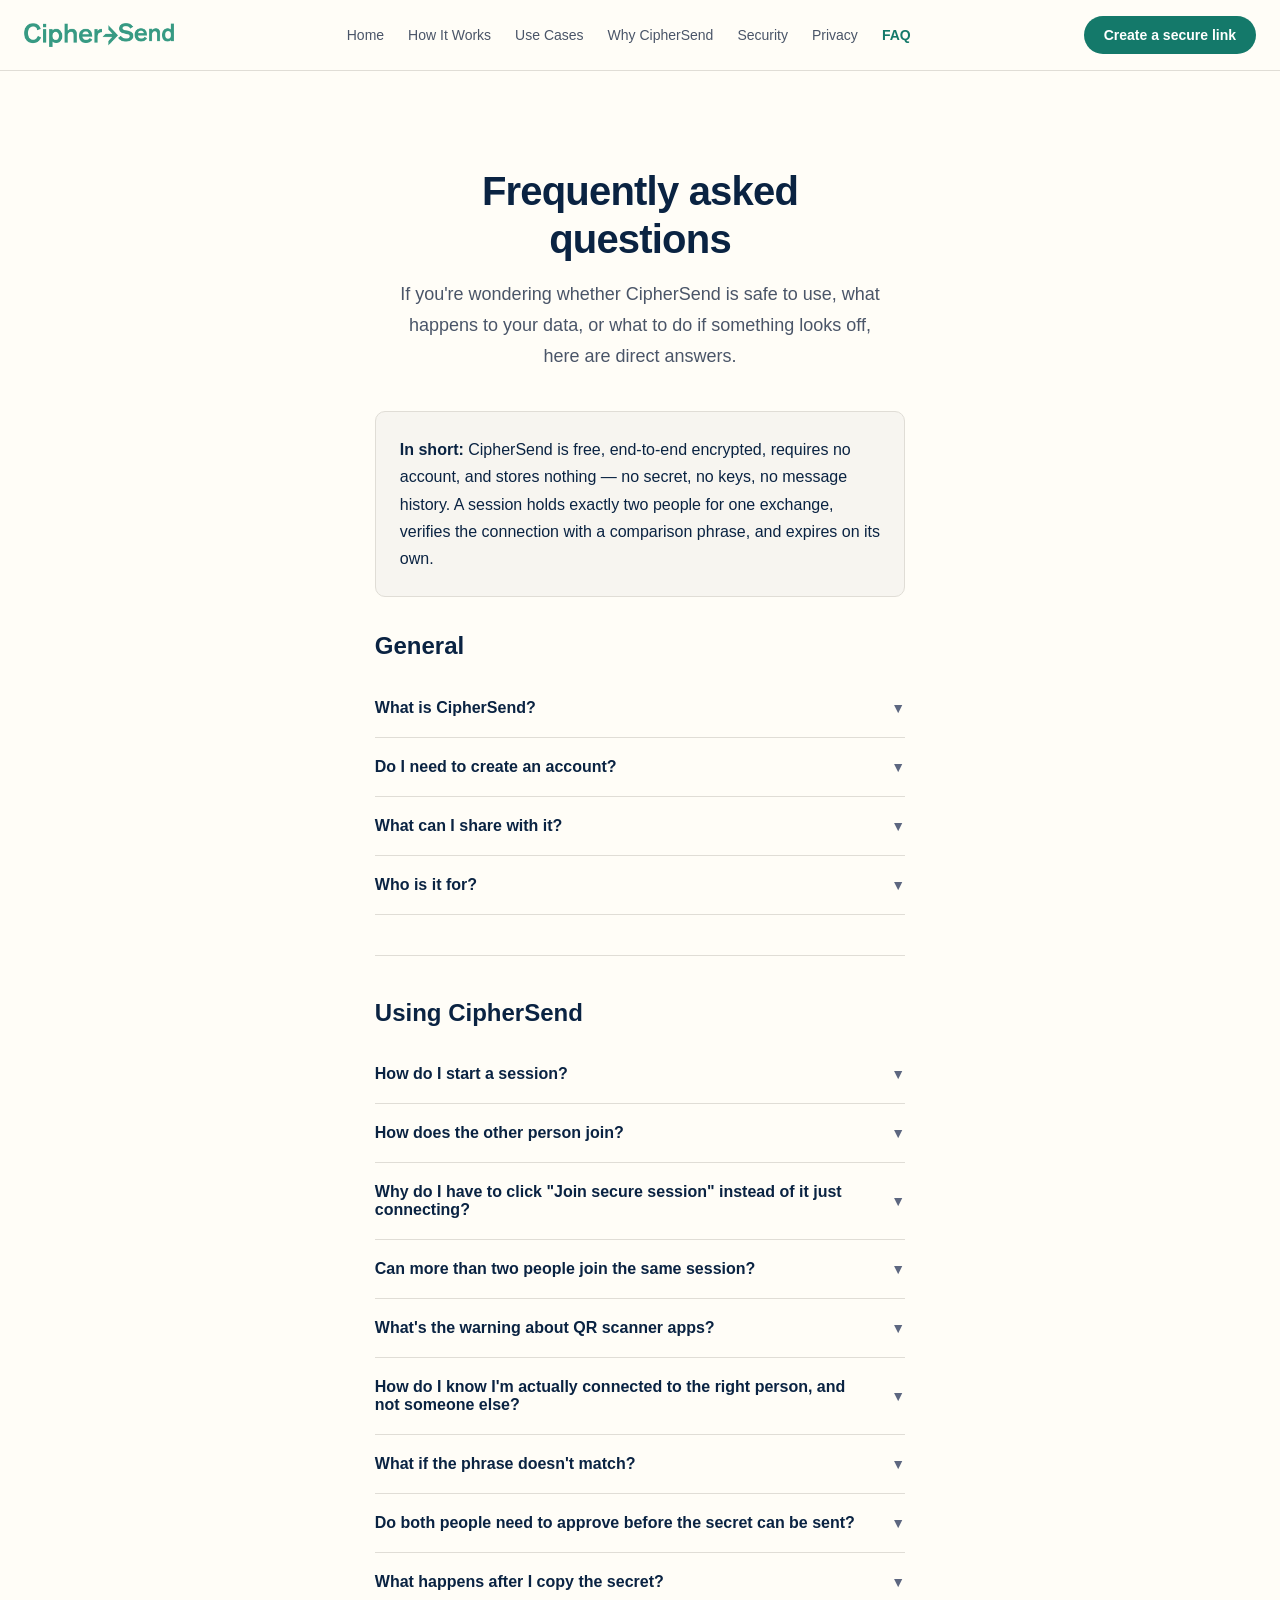
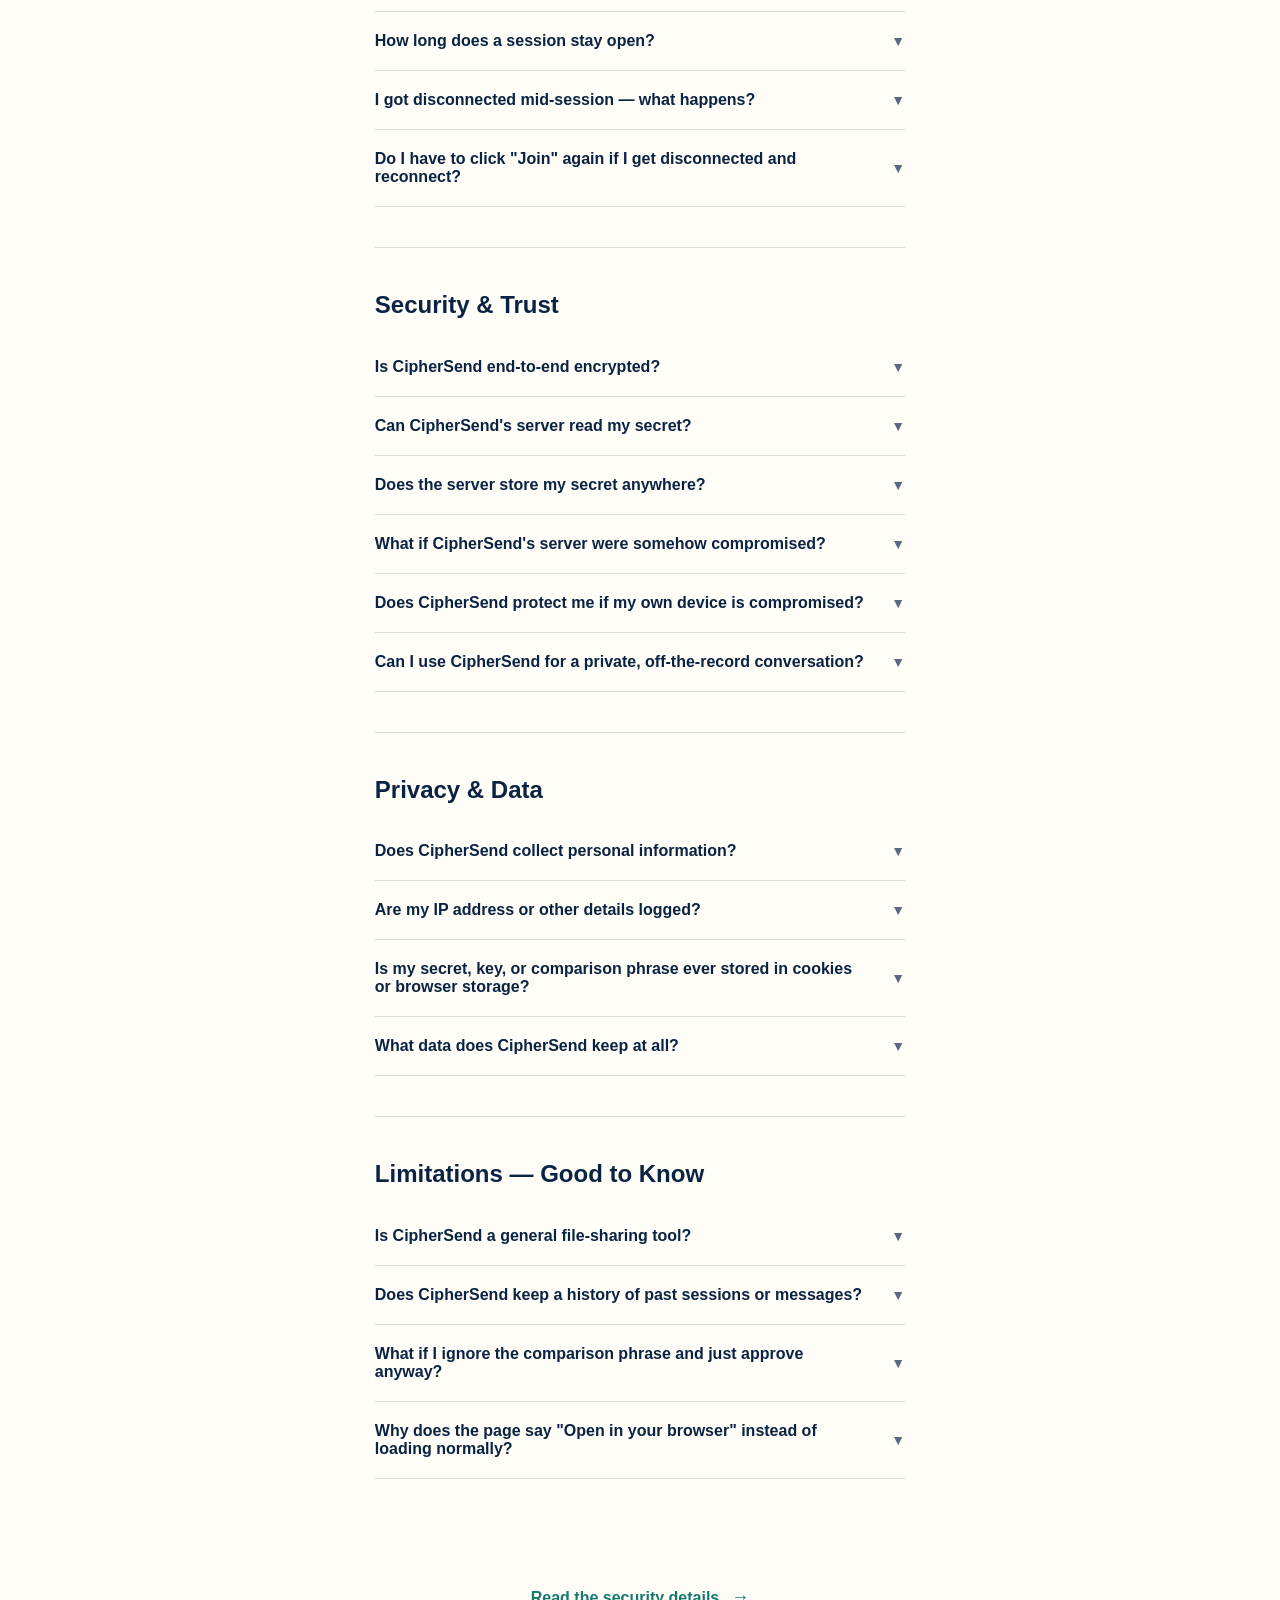
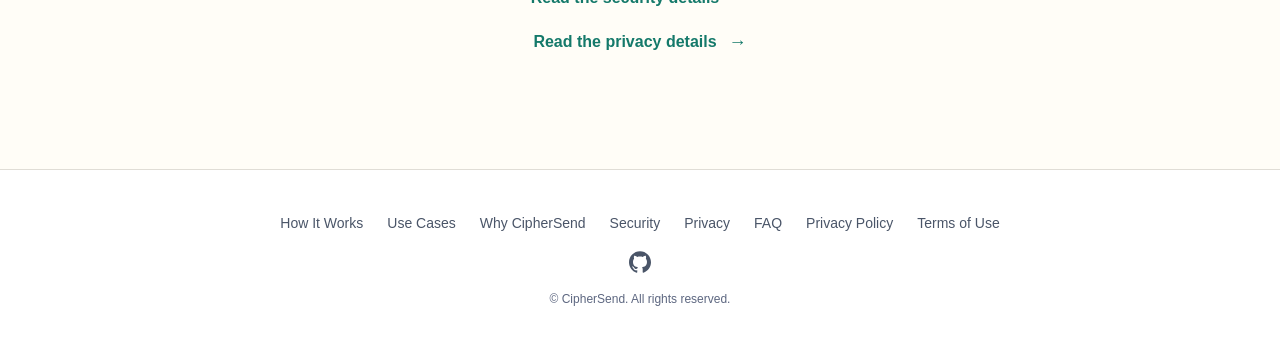
==== commit 827165a3: "update" ====
--- a/faq.html
+++ b/faq.html
@@ -1,4 +1,4 @@
-<!doctype html> <html lang="en"> <head> <script async src="https://www.googletagmanager.com/gtag/js?id=G-JEW09H6XM3"></script> <script defer src="/static/gtag.js"></script> <meta charset="UTF-8"> <meta name="viewport" content="width=device-width,initial-scale=1"> <title>CipherSend FAQ | Safety, Privacy &amp; Sessions Answered</title> <meta name="description" content="CipherSend FAQ: is it safe and truly end-to-end encrypted, what data is collected, how sessions work and expire, and what to do if something looks off."> <meta name="robots" content="index, follow"> <link rel="canonical" href="/faq"> <meta property="og:title" content="CipherSend FAQ | Safety, Privacy &amp; Sessions Answered"> <meta property="og:description" content="CipherSend FAQ: is it safe and truly end-to-end encrypted, what data is collected, how sessions work and expire, and what to do if something looks off."> <meta property="og:type" content="article"> <meta property="og:url" content="/faq"> <meta property="og:image" content="/static/logo.png"> <meta property="og:site_name" content="CipherSend"> <meta name="twitter:card" content="summary"> <meta name="twitter:title" content="CipherSend FAQ | Safety, Privacy &amp; Sessions Answered"> <meta name="twitter:description" content="CipherSend FAQ: is it safe and truly end-to-end encrypted, what data is collected, how sessions work and expire, and what to do if something looks off."> <meta name="twitter:image" content="/static/logo.png"> <link rel="icon" href="/static/favicon.ico" sizes="48x48"> <link rel="icon" href="/static/favicon.svg" type="image/svg+xml"> <link rel="icon" type="image/png" sizes="96x96" href="/static/favicon-96x96.png"> <link rel="apple-touch-icon" href="/static/apple-touch-icon.png" sizes="180x180"> <link rel="manifest" href="/static/site.webmanifest"> <link rel="stylesheet" href="/assets/faq-93918db3db34edc3.css" crossorigin>   <link rel="alternate" type="text/markdown" href="/faq.md">
+<!doctype html> <html lang="en"> <head> <script async src="https://www.googletagmanager.com/gtag/js?id=G-JEW09H6XM3"></script> <script defer src="/static/gtag.js"></script> <meta charset="UTF-8"> <meta name="viewport" content="width=device-width,initial-scale=1"> <title>CipherSend FAQ | Safety, Privacy &amp; Sessions Answered</title> <meta name="description" content="CipherSend FAQ: is it safe and truly end-to-end encrypted, what data is collected, how sessions work and expire, and what to do if something looks off."> <meta name="robots" content="index, follow"> <link rel="canonical" href="/faq"> <meta property="og:title" content="CipherSend FAQ | Safety, Privacy &amp; Sessions Answered"> <meta property="og:description" content="CipherSend FAQ: is it safe and truly end-to-end encrypted, what data is collected, how sessions work and expire, and what to do if something looks off."> <meta property="og:type" content="article"> <meta property="og:url" content="/faq"> <meta property="og:image" content="/static/logo.png"> <meta property="og:site_name" content="CipherSend"> <meta name="twitter:card" content="summary"> <meta name="twitter:title" content="CipherSend FAQ | Safety, Privacy &amp; Sessions Answered"> <meta name="twitter:description" content="CipherSend FAQ: is it safe and truly end-to-end encrypted, what data is collected, how sessions work and expire, and what to do if something looks off."> <meta name="twitter:image" content="/static/logo.png"> <link rel="icon" href="/static/favicon.ico" sizes="48x48"> <link rel="icon" href="/static/favicon.svg" type="image/svg+xml"> <link rel="icon" type="image/png" sizes="96x96" href="/static/favicon-96x96.png"> <link rel="apple-touch-icon" href="/static/apple-touch-icon.png" sizes="180x180"> <link rel="manifest" href="/static/site.webmanifest"> <link rel="stylesheet" href="/assets/faq-0d8f9201a0733c7b.css" crossorigin>   <link rel="alternate" type="text/markdown" href="/faq.md">
   <script type="application/ld+json">
 {
   "@context": "https://schema.org",
@@ -300,4 +300,6 @@
   ]
 }
 </script>
-</head> <body> <div id="nav"> <nav class="main-nav" role="navigation" aria-label="Main navigation"> <a class="main-nav__logo" href="/"> <img src="/static/logo.png" alt="CipherSend" width="104" height="15"> </a> <ul class="main-nav__links"> <li><a href="/">Home</a></li> <li><a href="/how-it-works">How It Works</a></li> <li><a href="/use-cases">Use Cases</a></li> <li><a href="/why-ciphersend">Why CipherSend</a></li> <li><a href="/security">Security</a></li> <li><a href="/privacy">Privacy</a></li> <li><a href="/faq" aria-current="page">FAQ</a></li> </ul> <a class="app-btn main-nav__cta" href="/app">Create a secure link</a> <button class="main-nav__toggle" aria-label="Open menu" aria-expanded="false" aria-controls="nav-overlay">☰</button> </nav> <div class="nav-overlay" id="nav-overlay" role="dialog" aria-label="Navigation menu"> <button class="nav-overlay__close" aria-label="Close menu">✕</button> <ul class="nav-overlay__links"> <li><a href="/">Home</a></li> <li><a href="/how-it-works">How It Works</a></li> <li><a href="/use-cases">Use Cases</a></li> <li><a href="/why-ciphersend">Why CipherSend</a></li> <li><a href="/security">Security</a></li> <li><a href="/privacy">Privacy</a></li> <li><a href="/faq" aria-current="page">FAQ</a></li> <li><a href="/app" class="app-btn nav-overlay__cta">Create a secure link</a></li> </ul> </div> </div> <main class="article-layout"> <div class="article-body"> <div class="page-intro"> <h1>Frequently asked questions</h1> <p>If you're wondering whether CipherSend is safe to use, what happens to your data, or what to do if something looks off, here are direct answers.</p> </div> <div class="summary"> <p><b>In short:</b> CipherSend is free, end-to-end encrypted, requires no account, and stores nothing — no secret, no keys, no message history. A session holds exactly two people for one exchange, verifies the connection with a comparison phrase, and expires on its own.</p> </div> <section class="mb-8"> <h3>General</h3> <div class="qa-block mt-4"> <div class="qa-item"> <button class="qa-item__trigger" aria-expanded="false">What is CipherSend?<span class="qa-item__chevron">▼</span></button> <div class="qa-item__answer"><p>CipherSend lets one person (the Host) hand a short-lived secret — a password, private key, API token, or TOTP seed — directly to one other person (the Guest), browser-to-browser, end-to-end encrypted.</p></div> </div> <div class="qa-item"> <button class="qa-item__trigger" aria-expanded="false">Do I need to create an account?<span class="qa-item__chevron">▼</span></button> <div class="qa-item__answer"><p>No. CipherSend has no accounts, no login, and collects no personal information to use it.</p></div> </div> <div class="qa-item"> <button class="qa-item__trigger" aria-expanded="false">What can I share with it?<span class="qa-item__chevron">▼</span></button> <div class="qa-item__answer"><p>It's designed for short-lived secrets like passwords, private keys, API tokens, or TOTP seeds — not general files.</p></div> </div> <div class="qa-item"> <button class="qa-item__trigger" aria-expanded="false">Who is it for?<span class="qa-item__chevron">▼</span></button> <div class="qa-item__answer"><p>Anyone who needs to hand off a sensitive credential to exactly one other person, one time, without leaving a copy of it sitting in email, chat, or a shared document afterward.</p></div> </div> </div> </section> <hr class="section-separator"> <section class="mb-8"> <h3>Using CipherSend</h3> <div class="qa-block mt-4"> <div class="qa-item"> <button class="qa-item__trigger" aria-expanded="false">How do I start a session?<span class="qa-item__chevron">▼</span></button> <div class="qa-item__answer"><p>Click "Create a secure link." A one-time link and QR code are generated immediately — no setup required.</p></div> </div> <div class="qa-item"> <button class="qa-item__trigger" aria-expanded="false">How does the other person join?<span class="qa-item__chevron">▼</span></button> <div class="qa-item__answer"><p>By opening the link or scanning the QR code, then clicking the "Join secure session" button. The page doesn't connect automatically on its own.</p></div> </div> <div class="qa-item"> <button class="qa-item__trigger" aria-expanded="false">Why do I have to click "Join secure session" instead of it just connecting?<span class="qa-item__chevron">▼</span></button> <div class="qa-item__answer"><p>That one click confirms a real person opened the link, rather than something like an automated chat-app link preview accidentally taking the one available spot in the session before you get there.</p></div> </div> <div class="qa-item"> <button class="qa-item__trigger" aria-expanded="false">Can more than two people join the same session?<span class="qa-item__chevron">▼</span></button> <div class="qa-item__answer"><p>No. A session accepts only the Host and one Guest; a third connection attempt is rejected.</p></div> </div> <div class="qa-item"> <button class="qa-item__trigger" aria-expanded="false">What's the warning about QR scanner apps?<span class="qa-item__chevron">▼</span></button> <div class="qa-item__answer"><p>CipherSend recommends scanning the QR code with your phone's built-in camera app only — third-party QR scanner apps are known to send scanned links to their own servers first.</p></div> </div> <div class="qa-item"> <button class="qa-item__trigger" aria-expanded="false">How do I know I'm actually connected to the right person, and not someone else?<span class="qa-item__chevron">▼</span></button> <div class="qa-item__answer"><p>After connecting, both browsers display a short comparison phrase (a handful of plain words). Read it to each other over your call, chat, or in person — if it matches on both screens, you're connected to the right person.</p></div> </div> <div class="qa-item"> <button class="qa-item__trigger" aria-expanded="false">What if the phrase doesn't match?<span class="qa-item__chevron">▼</span></button> <div class="qa-item__answer"><p>Don't approve. A mismatch means the connection may not be trustworthy — stop and start a new session instead.</p></div> </div> <div class="qa-item"> <button class="qa-item__trigger" aria-expanded="false">Do both people need to approve before the secret can be sent?<span class="qa-item__chevron">▼</span></button> <div class="qa-item__answer"><p>Yes. Each person approves independently on their own side. Approval on one side never happens automatically because the other side approved.</p></div> </div> <div class="qa-item"> <button class="qa-item__trigger" aria-expanded="false">What happens after I copy the secret?<span class="qa-item__chevron">▼</span></button> <div class="qa-item__answer"><p>CipherSend makes a best-effort attempt to automatically clear your clipboard after about 30 seconds. This isn't guaranteed to work on every browser, so a "Clear clipboard now" button is always available if you want to be sure.</p></div> </div> <div class="qa-item"> <button class="qa-item__trigger" aria-expanded="false">How long does a session stay open?<span class="qa-item__chevron">▼</span></button> <div class="qa-item__answer"><p>By default, a session closes after about 10 minutes of inactivity, and every session has a hard limit of about 30 minutes total, regardless of activity.</p></div> </div> <div class="qa-item"> <button class="qa-item__trigger" aria-expanded="false">I got disconnected mid-session — what happens?<span class="qa-item__chevron">▼</span></button> <div class="qa-item__answer"><p>Both sides restart the verification step from scratch: fresh keys, a fresh comparison phrase, and a fresh approval. Nothing from before the disconnect is assumed to still be trustworthy — you'll be prompted to re-verify.</p></div> </div> <div class="qa-item"> <button class="qa-item__trigger" aria-expanded="false">Do I have to click "Join" again if I get disconnected and reconnect?<span class="qa-item__chevron">▼</span></button> <div class="qa-item__answer"><p>No. That join click is only required once, the first time you open the link. Reconnections after that (for example, if your phone's browser tab was put to sleep and restored) don't ask again.</p></div> </div> </div> </section> <hr class="section-separator"> <section class="mb-8" id="security-and-trust"> <h3>Security &amp; Trust</h3> <div class="qa-block mt-4"> <div class="qa-item"> <button class="qa-item__trigger" aria-expanded="false">Is CipherSend end-to-end encrypted?<span class="qa-item__chevron">▼</span></button> <div class="qa-item__answer"><p>Yes. The secret is encrypted in the sender's browser and only decrypted in the recipient's browser, using industry-standard encryption computed entirely client-side.</p></div> </div> <div class="qa-item"> <button class="qa-item__trigger" aria-expanded="false">Can CipherSend's server read my secret?<span class="qa-item__chevron">▼</span></button> <div class="qa-item__answer"><p>No. The server only relays encrypted data between the two browsers — it's built to never interpret or make sense of what's inside.</p></div> </div> <div class="qa-item"> <button class="qa-item__trigger" aria-expanded="false">Does the server store my secret anywhere?<span class="qa-item__chevron">▼</span></button> <div class="qa-item__answer"><p>No. The secret, the encryption keys, and the comparison phrase are never stored on the server, even temporarily.</p></div> </div> <div class="qa-item"> <button class="qa-item__trigger" aria-expanded="false">What if CipherSend's server were somehow compromised?<span class="qa-item__chevron">▼</span></button> <div class="qa-item__answer"><p>The server was never trusted with your secret in the first place, so it has nothing to hand over — it doesn't hold the keys, the secret, or the comparison phrase used to verify the connection.</p></div> </div> <div class="qa-item"> <button class="qa-item__trigger" aria-expanded="false">Does CipherSend protect me if my own device is compromised?<span class="qa-item__chevron">▼</span></button> <div class="qa-item__answer"><p>No. If a device involved is already compromised, no sharing tool can fully protect what happens on it. This is an explicitly acknowledged limitation, not something CipherSend claims to solve.</p></div> </div> <div class="qa-item"> <button class="qa-item__trigger" aria-expanded="false">Can I use CipherSend for a private, off-the-record conversation?<span class="qa-item__chevron">▼</span></button> <div class="qa-item__answer"><p>Yes. Here is what anyone else could see. An eavesdropper sees only encrypted data, because everything is end-to-end encrypted (E2EE) in your browsers. The server sees nothing useful: it only relays that data, it stores nothing, and it never holds your keys or your words. An attacker sitting in the middle can't slip in unnoticed, because you and the other person compare a short phrase first, and a mismatch tells you the connection isn't safe. Once the session ends, no history is left behind on our side.</p></div> </div> </div> </section> <hr class="section-separator"> <section class="mb-8" id="privacy-and-data"> <h3>Privacy &amp; Data</h3> <div class="qa-block mt-4"> <div class="qa-item"> <button class="qa-item__trigger" aria-expanded="false">Does CipherSend collect personal information?<span class="qa-item__chevron">▼</span></button> <div class="qa-item__answer"><p>No. There are no accounts, and no personally identifying information is required or collected to use it.</p></div> </div> <div class="qa-item"> <button class="qa-item__trigger" aria-expanded="false">Are my IP address or other details logged?<span class="qa-item__chevron">▼</span></button> <div class="qa-item__answer"><p>Raw IP addresses and other identifying details are never logged directly. Any operational data used to prevent abuse is processed in a way that doesn't retain it in a directly readable form, and only briefly.</p></div> </div> <div class="qa-item"> <button class="qa-item__trigger" aria-expanded="false">Is my secret, key, or comparison phrase ever stored in cookies or browser storage?<span class="qa-item__chevron">▼</span></button> <div class="qa-item__answer"><p>No. None of these values are ever written to cookies, local storage, session storage, or the browser's address bar.</p></div> </div> <div class="qa-item"> <button class="qa-item__trigger" aria-expanded="false">What data does CipherSend keep at all?<span class="qa-item__chevron">▼</span></button> <div class="qa-item__answer"><p>Only the minimum needed to operate the service — for example, a short-lived record that a session exists and when it expires, and temporary counters used to prevent abuse. None of this includes the content of what you send.</p></div> </div> </div> </section> <hr class="section-separator"> <section class="mb-8"> <h3>Limitations — Good to Know</h3> <div class="qa-block mt-4"> <div class="qa-item"> <button class="qa-item__trigger" aria-expanded="false">Is CipherSend a general file-sharing tool?<span class="qa-item__chevron">▼</span></button> <div class="qa-item__answer"><p>No. It's built specifically for short-lived text secrets, not general file transfer.</p></div> </div> <div class="qa-item"> <button class="qa-item__trigger" aria-expanded="false">Does CipherSend keep a history of past sessions or messages?<span class="qa-item__chevron">▼</span></button> <div class="qa-item__answer"><p>No. There's no message history and no way to resend something from a closed session.</p></div> </div> <div class="qa-item"> <button class="qa-item__trigger" aria-expanded="false">What if I ignore the comparison phrase and just approve anyway?<span class="qa-item__chevron">▼</span></button> <div class="qa-item__answer"><p>The comparison phrase only protects you if you actually check it. Approving without comparing removes the one safeguard designed to confirm you're connected to the right person.</p></div> </div> <div class="qa-item"> <button class="qa-item__trigger" aria-expanded="false">Why does the page say "Open in your browser" instead of loading normally?<span class="qa-item__chevron">▼</span></button> <div class="qa-item__answer"><p>This appears if your current browser or app can't run the security checks CipherSend depends on (for example, some in-app browsers inside chat apps). Opening the link in your device's regular browser usually resolves it.</p></div> </div> </div> </section> <div class="cta-section"> <div class="button-holder button-holder--column"> <a href="/security" class="page-teleport page-teleport--block">Read the security details</a> <a href="/privacy" class="page-teleport page-teleport--block">Read the privacy details</a> </div> </div> </div> </main> <div id="footer"> <footer class="main-footer"> <div class="main-footer__inner"> <ul class="main-footer__links"> <li><a href="/how-it-works">How It Works</a></li> <li><a href="/use-cases">Use Cases</a></li> <li><a href="/why-ciphersend">Why CipherSend</a></li> <li><a href="/security">Security</a></li> <li><a href="/privacy">Privacy</a></li> <li><a href="/faq">FAQ</a></li> <li><a href="/privacy-policy">Privacy Policy</a></li> <li><a href="/terms-of-use">Terms of Use</a></li> </ul> <p class="main-footer__copy">© CipherSend. All rights reserved.</p> </div> </footer> </div> <script type="module" src="/assets/faq-d7bb633569cb6a3b.js"></script> </body> </html> +</head> <body> <div id="nav"> <nav class="main-nav" role="navigation" aria-label="Main navigation"> <a class="main-nav__logo" href="/"> <img src="/static/logo.png" alt="CipherSend" width="104" height="15"> </a> <ul class="main-nav__links"> <li><a href="/">Home</a></li> <li><a href="/how-it-works">How It Works</a></li> <li><a href="/use-cases">Use Cases</a></li> <li><a href="/why-ciphersend">Why CipherSend</a></li> <li><a href="/security">Security</a></li> <li><a href="/privacy">Privacy</a></li> <li><a href="/faq" aria-current="page">FAQ</a></li> </ul> <a class="app-btn main-nav__cta" href="/app">Create a secure link</a> <button class="main-nav__toggle" aria-label="Open menu" aria-expanded="false" aria-controls="nav-overlay">☰</button> </nav> <div class="nav-overlay" id="nav-overlay" role="dialog" aria-label="Navigation menu"> <button class="nav-overlay__close" aria-label="Close menu">✕</button> <ul class="nav-overlay__links"> <li><a href="/">Home</a></li> <li><a href="/how-it-works">How It Works</a></li> <li><a href="/use-cases">Use Cases</a></li> <li><a href="/why-ciphersend">Why CipherSend</a></li> <li><a href="/security">Security</a></li> <li><a href="/privacy">Privacy</a></li> <li><a href="/faq" aria-current="page">FAQ</a></li> <li><a href="/app" class="app-btn nav-overlay__cta">Create a secure link</a></li> </ul> </div> </div> <main class="article-layout"> <div class="article-body"> <div class="page-intro"> <h1>Frequently asked questions</h1> <p>If you're wondering whether CipherSend is safe to use, what happens to your data, or what to do if something looks off, here are direct answers.</p> </div> <div class="summary"> <p><b>In short:</b> CipherSend is free, end-to-end encrypted, requires no account, and stores nothing — no secret, no keys, no message history. A session holds exactly two people for one exchange, verifies the connection with a comparison phrase, and expires on its own.</p> </div> <section class="mb-8"> <h3>General</h3> <div class="qa-block mt-4"> <div class="qa-item"> <button class="qa-item__trigger" aria-expanded="false">What is CipherSend?<span class="qa-item__chevron">▼</span></button> <div class="qa-item__answer"><p>CipherSend lets one person (the Host) hand a short-lived secret — a password, private key, API token, or TOTP seed — directly to one other person (the Guest), browser-to-browser, end-to-end encrypted.</p></div> </div> <div class="qa-item"> <button class="qa-item__trigger" aria-expanded="false">Do I need to create an account?<span class="qa-item__chevron">▼</span></button> <div class="qa-item__answer"><p>No. CipherSend has no accounts, no login, and collects no personal information to use it.</p></div> </div> <div class="qa-item"> <button class="qa-item__trigger" aria-expanded="false">What can I share with it?<span class="qa-item__chevron">▼</span></button> <div class="qa-item__answer"><p>It's designed for short-lived secrets like passwords, private keys, API tokens, or TOTP seeds — not general files.</p></div> </div> <div class="qa-item"> <button class="qa-item__trigger" aria-expanded="false">Who is it for?<span class="qa-item__chevron">▼</span></button> <div class="qa-item__answer"><p>Anyone who needs to hand off a sensitive credential to exactly one other person, one time, without leaving a copy of it sitting in email, chat, or a shared document afterward.</p></div> </div> </div> </section> <hr class="section-separator"> <section class="mb-8"> <h3>Using CipherSend</h3> <div class="qa-block mt-4"> <div class="qa-item"> <button class="qa-item__trigger" aria-expanded="false">How do I start a session?<span class="qa-item__chevron">▼</span></button> <div class="qa-item__answer"><p>Click "Create a secure link." A one-time link and QR code are generated immediately — no setup required.</p></div> </div> <div class="qa-item"> <button class="qa-item__trigger" aria-expanded="false">How does the other person join?<span class="qa-item__chevron">▼</span></button> <div class="qa-item__answer"><p>By opening the link or scanning the QR code, then clicking the "Join secure session" button. The page doesn't connect automatically on its own.</p></div> </div> <div class="qa-item"> <button class="qa-item__trigger" aria-expanded="false">Why do I have to click "Join secure session" instead of it just connecting?<span class="qa-item__chevron">▼</span></button> <div class="qa-item__answer"><p>That one click confirms a real person opened the link, rather than something like an automated chat-app link preview accidentally taking the one available spot in the session before you get there.</p></div> </div> <div class="qa-item"> <button class="qa-item__trigger" aria-expanded="false">Can more than two people join the same session?<span class="qa-item__chevron">▼</span></button> <div class="qa-item__answer"><p>No. A session accepts only the Host and one Guest; a third connection attempt is rejected.</p></div> </div> <div class="qa-item"> <button class="qa-item__trigger" aria-expanded="false">What's the warning about QR scanner apps?<span class="qa-item__chevron">▼</span></button> <div class="qa-item__answer"><p>CipherSend recommends scanning the QR code with your phone's built-in camera app only — third-party QR scanner apps are known to send scanned links to their own servers first.</p></div> </div> <div class="qa-item"> <button class="qa-item__trigger" aria-expanded="false">How do I know I'm actually connected to the right person, and not someone else?<span class="qa-item__chevron">▼</span></button> <div class="qa-item__answer"><p>After connecting, both browsers display a short comparison phrase (a handful of plain words). Read it to each other over your call, chat, or in person — if it matches on both screens, you're connected to the right person.</p></div> </div> <div class="qa-item"> <button class="qa-item__trigger" aria-expanded="false">What if the phrase doesn't match?<span class="qa-item__chevron">▼</span></button> <div class="qa-item__answer"><p>Don't approve. A mismatch means the connection may not be trustworthy — stop and start a new session instead.</p></div> </div> <div class="qa-item"> <button class="qa-item__trigger" aria-expanded="false">Do both people need to approve before the secret can be sent?<span class="qa-item__chevron">▼</span></button> <div class="qa-item__answer"><p>Yes. Each person approves independently on their own side. Approval on one side never happens automatically because the other side approved.</p></div> </div> <div class="qa-item"> <button class="qa-item__trigger" aria-expanded="false">What happens after I copy the secret?<span class="qa-item__chevron">▼</span></button> <div class="qa-item__answer"><p>CipherSend makes a best-effort attempt to automatically clear your clipboard after about 30 seconds. This isn't guaranteed to work on every browser, so a "Clear clipboard now" button is always available if you want to be sure.</p></div> </div> <div class="qa-item"> <button class="qa-item__trigger" aria-expanded="false">How long does a session stay open?<span class="qa-item__chevron">▼</span></button> <div class="qa-item__answer"><p>By default, a session closes after about 10 minutes of inactivity, and every session has a hard limit of about 30 minutes total, regardless of activity.</p></div> </div> <div class="qa-item"> <button class="qa-item__trigger" aria-expanded="false">I got disconnected mid-session — what happens?<span class="qa-item__chevron">▼</span></button> <div class="qa-item__answer"><p>Both sides restart the verification step from scratch: fresh keys, a fresh comparison phrase, and a fresh approval. Nothing from before the disconnect is assumed to still be trustworthy — you'll be prompted to re-verify.</p></div> </div> <div class="qa-item"> <button class="qa-item__trigger" aria-expanded="false">Do I have to click "Join" again if I get disconnected and reconnect?<span class="qa-item__chevron">▼</span></button> <div class="qa-item__answer"><p>No. That join click is only required once, the first time you open the link. Reconnections after that (for example, if your phone's browser tab was put to sleep and restored) don't ask again.</p></div> </div> </div> </section> <hr class="section-separator"> <section class="mb-8" id="security-and-trust"> <h3>Security &amp; Trust</h3> <div class="qa-block mt-4"> <div class="qa-item"> <button class="qa-item__trigger" aria-expanded="false">Is CipherSend end-to-end encrypted?<span class="qa-item__chevron">▼</span></button> <div class="qa-item__answer"><p>Yes. The secret is encrypted in the sender's browser and only decrypted in the recipient's browser, using industry-standard encryption computed entirely client-side.</p></div> </div> <div class="qa-item"> <button class="qa-item__trigger" aria-expanded="false">Can CipherSend's server read my secret?<span class="qa-item__chevron">▼</span></button> <div class="qa-item__answer"><p>No. The server only relays encrypted data between the two browsers — it's built to never interpret or make sense of what's inside.</p></div> </div> <div class="qa-item"> <button class="qa-item__trigger" aria-expanded="false">Does the server store my secret anywhere?<span class="qa-item__chevron">▼</span></button> <div class="qa-item__answer"><p>No. The secret, the encryption keys, and the comparison phrase are never stored on the server, even temporarily.</p></div> </div> <div class="qa-item"> <button class="qa-item__trigger" aria-expanded="false">What if CipherSend's server were somehow compromised?<span class="qa-item__chevron">▼</span></button> <div class="qa-item__answer"><p>The server was never trusted with your secret in the first place, so it has nothing to hand over — it doesn't hold the keys, the secret, or the comparison phrase used to verify the connection.</p></div> </div> <div class="qa-item"> <button class="qa-item__trigger" aria-expanded="false">Does CipherSend protect me if my own device is compromised?<span class="qa-item__chevron">▼</span></button> <div class="qa-item__answer"><p>No. If a device involved is already compromised, no sharing tool can fully protect what happens on it. This is an explicitly acknowledged limitation, not something CipherSend claims to solve.</p></div> </div> <div class="qa-item"> <button class="qa-item__trigger" aria-expanded="false">Can I use CipherSend for a private, off-the-record conversation?<span class="qa-item__chevron">▼</span></button> <div class="qa-item__answer"><p>Yes. Here is what anyone else could see. An eavesdropper sees only encrypted data, because everything is end-to-end encrypted (E2EE) in your browsers. The server sees nothing useful: it only relays that data, it stores nothing, and it never holds your keys or your words. An attacker sitting in the middle can't slip in unnoticed, because you and the other person compare a short phrase first, and a mismatch tells you the connection isn't safe. Once the session ends, no history is left behind on our side.</p></div> </div> </div> </section> <hr class="section-separator"> <section class="mb-8" id="privacy-and-data"> <h3>Privacy &amp; Data</h3> <div class="qa-block mt-4"> <div class="qa-item"> <button class="qa-item__trigger" aria-expanded="false">Does CipherSend collect personal information?<span class="qa-item__chevron">▼</span></button> <div class="qa-item__answer"><p>No. There are no accounts, and no personally identifying information is required or collected to use it.</p></div> </div> <div class="qa-item"> <button class="qa-item__trigger" aria-expanded="false">Are my IP address or other details logged?<span class="qa-item__chevron">▼</span></button> <div class="qa-item__answer"><p>Raw IP addresses and other identifying details are never logged directly. Any operational data used to prevent abuse is processed in a way that doesn't retain it in a directly readable form, and only briefly.</p></div> </div> <div class="qa-item"> <button class="qa-item__trigger" aria-expanded="false">Is my secret, key, or comparison phrase ever stored in cookies or browser storage?<span class="qa-item__chevron">▼</span></button> <div class="qa-item__answer"><p>No. None of these values are ever written to cookies, local storage, session storage, or the browser's address bar.</p></div> </div> <div class="qa-item"> <button class="qa-item__trigger" aria-expanded="false">What data does CipherSend keep at all?<span class="qa-item__chevron">▼</span></button> <div class="qa-item__answer"><p>Only the minimum needed to operate the service — for example, a short-lived record that a session exists and when it expires, and temporary counters used to prevent abuse. None of this includes the content of what you send.</p></div> </div> </div> </section> <hr class="section-separator"> <section class="mb-8"> <h3>Limitations — Good to Know</h3> <div class="qa-block mt-4"> <div class="qa-item"> <button class="qa-item__trigger" aria-expanded="false">Is CipherSend a general file-sharing tool?<span class="qa-item__chevron">▼</span></button> <div class="qa-item__answer"><p>No. It's built specifically for short-lived text secrets, not general file transfer.</p></div> </div> <div class="qa-item"> <button class="qa-item__trigger" aria-expanded="false">Does CipherSend keep a history of past sessions or messages?<span class="qa-item__chevron">▼</span></button> <div class="qa-item__answer"><p>No. There's no message history and no way to resend something from a closed session.</p></div> </div> <div class="qa-item"> <button class="qa-item__trigger" aria-expanded="false">What if I ignore the comparison phrase and just approve anyway?<span class="qa-item__chevron">▼</span></button> <div class="qa-item__answer"><p>The comparison phrase only protects you if you actually check it. Approving without comparing removes the one safeguard designed to confirm you're connected to the right person.</p></div> </div> <div class="qa-item"> <button class="qa-item__trigger" aria-expanded="false">Why does the page say "Open in your browser" instead of loading normally?<span class="qa-item__chevron">▼</span></button> <div class="qa-item__answer"><p>This appears if your current browser or app can't run the security checks CipherSend depends on (for example, some in-app browsers inside chat apps). Opening the link in your device's regular browser usually resolves it.</p></div> </div> </div> </section> <div class="cta-section"> <div class="button-holder button-holder--column"> <a href="/security" class="page-teleport page-teleport--block">Read the security details</a> <a href="/privacy" class="page-teleport page-teleport--block">Read the privacy details</a> </div> </div> </div> </main> <div id="footer"> <footer class="main-footer"> <div class="main-footer__inner"> <ul class="main-footer__links"> <li><a href="/how-it-works">How It Works</a></li> <li><a href="/use-cases">Use Cases</a></li> <li><a href="/why-ciphersend">Why CipherSend</a></li> <li><a href="/security">Security</a></li> <li><a href="/privacy">Privacy</a></li> <li><a href="/faq">FAQ</a></li> <li><a href="/privacy-policy">Privacy Policy</a></li> <li><a href="/terms-of-use">Terms of Use</a></li> </ul> <a class="main-footer__gh" href="https://github.com/cody-zero/cipher-send" rel="noopener" aria-label="CipherSend on GitHub"> <svg viewBox="0 0 24 24" width="22" height="22" role="img" aria-hidden="true" focusable="false">
+        <path d="M12 .297c-6.63 0-12 5.373-12 12 0 5.303 3.438 9.8 8.205 11.385.6.113.82-.258.82-.577 0-.285-.01-1.04-.015-2.04-3.338.724-4.042-1.61-4.042-1.61C4.422 18.07 3.633 17.7 3.633 17.7c-1.087-.744.084-.729.084-.729 1.205.084 1.838 1.236 1.838 1.236 1.07 1.835 2.809 1.305 3.495.998.108-.776.417-1.305.76-1.605-2.665-.3-5.466-1.332-5.466-5.93 0-1.31.465-2.38 1.235-3.22-.135-.303-.54-1.523.105-3.176 0 0 1.005-.322 3.3 1.23.96-.267 1.98-.399 3-.405 1.02.006 2.04.138 3 .405 2.28-1.552 3.285-1.23 3.285-1.23.645 1.653.24 2.873.12 3.176.765.84 1.23 1.91 1.23 3.22 0 4.61-2.805 5.625-5.475 5.92.42.36.81 1.096.81 2.22 0 1.606-.015 2.896-.015 3.286 0 .315.21.69.825.57C20.565 22.092 24 17.592 24 12.297c0-6.627-5.373-12-12-12"/>
+      </svg> </a> <p class="main-footer__copy">© CipherSend. All rights reserved.</p> </div> </footer> </div> <script type="module" src="/assets/faq-d7bb633569cb6a3b.js"></script> </body> </html> 
--- a/assets/faq-0d8f9201a0733c7b.css
+++ b/assets/faq-0d8f9201a0733c7b.css
@@ -0,0 +1 @@
+:root{--navy: #0a2342;--teal: #14796a;--sage: #84bc9c;--cream: #fffdf7;--pink: #f46197;--bg: var(--cream);--surface: #ffffff;--surface-raised: #f7f5f0;--border: #e0ddd6;--text: var(--navy);--text-dim: #4a5568;--text-faint: #5d6780;--accent: var(--teal);--accent-hover: #0e6256;--accent-light: rgba(20, 121, 106, .12);--danger: #e53e3e;--danger-light: rgba(229, 62, 62, .1);--warn: #b45309;--success: var(--teal);--focus-ring: 0 0 0 3px rgba(20, 121, 106, .4);--font-sans: -apple-system, BlinkMacSystemFont, "Segoe UI", Roboto, Oxygen, Ubuntu, Cantarell, "Helvetica Neue", sans-serif;--font-mono: "SFMono-Regular", Consolas, "Liberation Mono", Menlo, monospace;--fs-xs: .75rem;--fs-sm: .875rem;--fs-base: 1rem;--fs-md: 1.125rem;--fs-lg: 1.25rem;--fs-xl: 1.5rem;--fs-2xl: 2rem;--fs-3xl: 2.5rem;--fs-4xl: 3rem;--sp-1: .25rem;--sp-2: .5rem;--sp-3: .75rem;--sp-4: 1rem;--sp-5: 1.25rem;--sp-6: 1.5rem;--sp-8: 2rem;--sp-10: 2.5rem;--sp-12: 3rem;--sp-16: 4rem;--sp-20: 5rem;--sp-24: 6rem;--radius-sm: 4px;--radius: 6px;--radius-lg: 10px;--radius-xl: 16px;--shadow-sm: 0 1px 2px rgba(10, 35, 66, .06);--shadow: 0 1px 3px rgba(10, 35, 66, .1), 0 1px 2px rgba(10, 35, 66, .06);--shadow-md: 0 4px 6px rgba(10, 35, 66, .07), 0 2px 4px rgba(10, 35, 66, .06);--shadow-lg: 0 10px 15px rgba(10, 35, 66, .1), 0 4px 6px rgba(10, 35, 66, .05);--duration-fast: .12s;--duration-normal: .24s;--max-width: 72rem;--content-width: 65ch}@media(prefers-reduced-motion:reduce){*,*:before,*:after{animation-duration:.01ms!important;animation-iteration-count:1!important;transition-duration:.01ms!important}}*,*:before,*:after{box-sizing:border-box;margin:0;padding:0}html{-webkit-text-size-adjust:100%;scroll-behavior:smooth}body{font-family:var(--font-sans);font-size:var(--fs-base);line-height:1.6;color:var(--text);background:var(--bg);-webkit-font-smoothing:antialiased;-moz-osx-font-smoothing:grayscale}img,svg{display:block;max-width:100%}a{color:var(--accent);text-decoration:none}a:hover{color:var(--accent-hover);text-decoration:underline}a:visited{color:var(--accent)}::selection{background:var(--accent-light);color:var(--text)}:focus-visible{outline:none;box-shadow:var(--focus-ring)}.sr-only{position:absolute;width:1px;height:1px;padding:0;margin:-1px;overflow:hidden;clip:rect(0,0,0,0);white-space:nowrap;border:0}h1{font-size:var(--fs-3xl);font-weight:700;line-height:1.2;letter-spacing:-.02em;color:var(--text)}h2{font-size:var(--fs-2xl);font-weight:700;line-height:1.3;letter-spacing:-.01em;color:var(--text)}h3{font-size:var(--fs-xl);font-weight:600;line-height:1.4;color:var(--text)}h4{font-size:var(--fs-lg);font-weight:600;line-height:1.4;color:var(--text)}h5{font-size:var(--fs-md);font-weight:600;line-height:1.5;color:var(--text)}p{font-size:var(--fs-base);line-height:1.7;color:var(--text-dim);max-width:var(--content-width)}b,strong{font-weight:600;color:var(--text)}.article-layout{display:flex;flex-direction:column;align-items:center;min-height:100vh;padding-top:6rem;padding-bottom:var(--sp-16)}.article-layout .article-body{max-width:var(--content-width);width:100%;padding:0 var(--sp-6)}.document-layout{display:flex;flex-direction:column;min-height:100vh;padding-top:6rem;padding-bottom:var(--sp-16)}.document-layout .document-body{max-width:52rem;width:100%;padding:0 var(--sp-6);margin:0 auto}.app-step-layout{display:flex;flex-direction:column;align-items:center;justify-content:center;min-height:100vh;padding:var(--sp-6)}.app-chat-layout{display:flex;flex-direction:column;height:100vh;height:100dvh;max-width:52rem;margin:0 auto}.main-nav__logo img{height:2rem;width:auto}.main-nav .main-nav__cta{display:none}.nav-overlay__links{list-style:none;display:flex;flex-direction:column;gap:var(--sp-6)}.btn{display:inline-flex;align-items:center;justify-content:center;gap:var(--sp-2);padding:var(--sp-3) var(--sp-6);font-family:var(--font-sans);font-size:var(--fs-sm);font-weight:600;line-height:1.4;border:1px solid transparent;border-radius:var(--radius);cursor:pointer;text-decoration:none;transition:background var(--duration-fast),color var(--duration-fast),border-color var(--duration-fast),box-shadow var(--duration-fast);min-height:2.5rem}.btn:visited{color:inherit}.btn:focus-visible{box-shadow:var(--focus-ring)}.btn--primary{background:var(--accent);color:#fff;border-color:var(--accent)}.btn--primary:hover{background:var(--accent-hover);border-color:var(--accent-hover);color:#fff;text-decoration:none}.btn--primary:disabled,.btn--primary:disabled:hover,.btn--primary[disabled],.btn--primary[disabled]:hover{background:var(--surface-raised);border-color:var(--border);color:var(--text-faint);cursor:not-allowed;text-decoration:none}.btn:disabled{cursor:not-allowed}.btn--primary:visited{color:#fff}.btn--secondary{background:var(--surface);color:var(--text);border-color:var(--border)}.btn--secondary:hover{background:var(--surface-raised);border-color:var(--text-faint);text-decoration:none}.btn--danger{background:var(--danger);color:#fff;border-color:var(--danger)}.btn--danger:hover{background:#c53030;border-color:#c53030;color:#fff}.btn--ghost{background:transparent;color:var(--text-dim);border-color:transparent}.btn--ghost:hover{background:var(--surface-raised);color:var(--text);text-decoration:none}.btn--lg{padding:var(--sp-4) var(--sp-8);font-size:var(--fs-base);min-height:3rem}.btn--icon{padding:var(--sp-2);min-width:2.5rem;min-height:2.5rem}.btn--sm{padding:var(--sp-2) var(--sp-3);font-size:var(--fs-xs);min-height:2rem}.main-footer__inner{max-width:var(--max-width);margin:0 auto;display:flex;flex-direction:column;gap:var(--sp-6)}.main-footer__links{list-style:none;display:flex;flex-wrap:wrap;gap:var(--sp-4) var(--sp-6)}.main-footer__copy{font-size:var(--fs-xs);color:var(--text-faint)}.hero{text-align:center;padding:var(--sp-16) var(--sp-6) var(--sp-12);max-width:48rem}.hero h1{font-size:var(--fs-4xl);margin-bottom:var(--sp-4)}.hero p{margin:0 auto var(--sp-8);font-size:var(--fs-md);max-width:36rem;text-align:center}.hero__cta{margin-bottom:var(--sp-4)}.hero__micro{font-size:var(--fs-sm);color:var(--text-faint)}@media(max-width:640px){.hero h1{font-size:var(--fs-2xl)}}.section{width:100%;max-width:var(--max-width);padding:var(--sp-12) var(--sp-6)}.section__heading{text-align:center;margin-bottom:var(--sp-8)}.section__heading h2{margin-bottom:var(--sp-3)}.section__heading p{margin:0 auto;text-align:center}.feature-grid{display:grid;grid-template-columns:1fr;gap:var(--sp-6);max-width:var(--max-width)}.feature-grid--2,.feature-grid--4{grid-template-columns:repeat(2,1fr)}@media(min-width:768px){.feature-grid--4{grid-template-columns:repeat(4,1fr)}}@media(min-width:640px){.feature-grid--2{grid-template-columns:repeat(2,1fr)}}.feature-card{background:var(--surface);border:1px solid var(--border);border-radius:var(--radius-lg);padding:var(--sp-6);box-shadow:var(--shadow-sm)}.feature-card h3{font-size:var(--fs-base);margin-bottom:var(--sp-2)}.feature-card p{font-size:var(--fs-sm);color:var(--text-dim)}.guide{display:flex;flex-direction:column;gap:var(--sp-8);max-width:var(--content-width);counter-reset:guide-counter}.guide__step{display:flex;gap:var(--sp-6);align-items:flex-start;counter-increment:guide-counter}.guide__number{display:flex;align-items:center;justify-content:center;min-width:2.5rem;height:2.5rem;border-radius:50%;background:var(--accent);color:#fff;font-weight:700;font-size:var(--fs-sm);flex-shrink:0}.guide__content h4{margin-bottom:var(--sp-2)}.guide__content p{color:var(--text-dim)}.carousel{display:flex;gap:var(--sp-4);overflow-x:auto;scroll-snap-type:none;-webkit-overflow-scrolling:touch;padding:var(--sp-4) 0;scrollbar-width:thin;overscroll-behavior-inline:contain}.carousel::-webkit-scrollbar{height:6px}.carousel::-webkit-scrollbar-thumb{background:var(--border);border-radius:3px}.carousel__card{flex:0 0 18rem;scroll-snap-align:start;background:var(--surface);border:1px solid var(--border);border-radius:var(--radius-lg);padding:var(--sp-6);box-shadow:var(--shadow-sm)}.carousel__card h4{margin-bottom:var(--sp-2);font-weight:700}.carousel__card p{font-size:var(--fs-sm);color:var(--text-dim)}.qa-item__chevron{font-size:var(--fs-sm);transition:transform var(--duration-normal);color:var(--text-faint);flex-shrink:0}.page-btn{display:inline-flex;align-items:center;justify-content:center;gap:var(--sp-2);padding:var(--sp-3) var(--sp-6);background:var(--surface);color:var(--accent);border:1px solid var(--border);border-radius:var(--radius);font-family:var(--font-sans);font-size:var(--fs-sm);font-weight:600;cursor:pointer;text-decoration:none;transition:background var(--duration-fast),color var(--duration-fast),border-color var(--duration-fast);min-height:2.5rem}.page-btn:hover{background:var(--accent);border-color:var(--accent);color:#fff;text-decoration:none}.page-btn:visited{color:var(--accent)}.page-btn:visited:hover{color:#fff}.comparison-table{width:100%;border-collapse:collapse;font-size:var(--fs-sm);margin:var(--sp-8) 0}.comparison-table th,.comparison-table td{padding:var(--sp-3) var(--sp-4);text-align:left;border-bottom:1px solid var(--border)}.comparison-table th{font-weight:600;color:var(--text);background:var(--surface-raised)}.comparison-table td{color:var(--text-dim)}.comparison-table tr:last-child td{border-bottom:none}@media(max-width:640px){.comparison-table{font-size:var(--fs-xs)}.comparison-table th,.comparison-table td{padding:var(--sp-2) var(--sp-3)}}.focus-box{background:var(--surface);border:1px solid var(--border);border-radius:var(--radius-xl);box-shadow:var(--shadow-lg);padding:var(--sp-8);width:100%;max-width:28rem;text-align:center}.focus-box__logo{display:flex;justify-content:center;margin-bottom:var(--sp-6)}.focus-box__logo img{height:2rem}.focus-box__title{font-size:var(--fs-xl);font-weight:700;margin-bottom:var(--sp-4)}.focus-box__content{color:var(--text-dim)}.focus-box__content p{margin:0 auto;text-align:center}.focus-box__content .app-share-intro{font-size:var(--fs-lg);font-weight:400;color:var(--text);margin:0 auto var(--sp-4)}.focus-box__content .qr-placeholder{display:flex;align-items:center;justify-content:center;width:fit-content;margin:var(--sp-4) auto;padding:var(--sp-2);background:var(--surface-raised);border:1px solid var(--border);border-radius:var(--radius)}.focus-box__content .qr-placeholder svg{display:block;width:100%;height:auto;max-width:10.5rem}.focus-box__content .channel-url{font-family:var(--font-mono);font-size:var(--fs-sm);word-break:break-all;background:var(--surface-raised);padding:var(--sp-2) var(--sp-3);border-radius:var(--radius-sm);margin:var(--sp-3) 0;display:inline-block;color:var(--text)}.focus-box__content .status{font-size:var(--fs-sm);color:var(--text-faint);margin-top:var(--sp-4)}.focus-box__content .security-phrase{font-family:var(--font-mono);font-size:var(--fs-xl);font-weight:700;letter-spacing:.05em;color:var(--accent);margin:var(--sp-4) 0;padding:var(--sp-4);background:var(--accent-light);border-radius:var(--radius);border:1px solid rgba(44,165,141,.2)}.focus-box__actions{display:flex;flex-direction:column;gap:var(--sp-3);margin-top:var(--sp-6);align-items:center}.focus-box__countdown{width:100%;height:4px;background:var(--surface-raised);border-radius:2px;overflow:hidden;margin-top:var(--sp-4)}.focus-box__countdown-bar{height:100%;width:100%;background:var(--accent);border-radius:2px;transition:width 1s linear}.chat{display:flex;flex-direction:column;height:100vh;height:100dvh;max-width:52rem;margin:0 auto}.chat__header{display:flex;align-items:center;justify-content:space-between;padding:var(--sp-3) var(--sp-4);border-bottom:1px solid var(--border);background:var(--surface)}.chat__header-left{display:flex;align-items:center;gap:var(--sp-3)}.chat__header-left img{height:1.5rem}.chat__menu-btn{display:flex;align-items:center;justify-content:center;width:2rem;height:2rem;border:1px solid var(--border);border-radius:var(--radius-sm);background:var(--surface);color:var(--text);font-size:var(--fs-sm);cursor:pointer}.chat__menu-btn:hover{background:var(--surface-raised)}.chat__menu{display:none;position:absolute;top:100%;right:0;margin-top:var(--sp-2);background:var(--surface);border:1px solid var(--border);border-radius:var(--radius);box-shadow:var(--shadow-md);min-width:14rem;z-index:50}.chat__menu.is-open{display:block}.chat__menu a{display:block;padding:var(--sp-3) var(--sp-4);font-size:var(--fs-sm);color:var(--text);text-decoration:none;border-bottom:1px solid var(--border)}.chat__menu a:last-child{border-bottom:none}.chat__menu a:hover{background:var(--surface-raised);color:var(--accent)}.chat__menu a:visited{color:var(--text)}.chat__history{flex:1;overflow-y:auto;padding:var(--sp-4);display:flex;flex-direction:column;gap:var(--sp-3);background:var(--bg)}.chat-bubble-row{display:flex;flex-direction:column}.chat-bubble-row--self{align-items:flex-end}.chat-bubble-row--peer{align-items:flex-start}.chat-bubble{position:relative;max-width:80%;padding:var(--sp-3) var(--sp-4);border-radius:var(--radius-lg);font-size:var(--fs-sm);line-height:1.5;word-break:break-word;cursor:pointer}.chat-bubble--self{background:var(--accent);color:#fff;border-bottom-right-radius:var(--radius-sm)}.chat-bubble--peer{background:var(--surface);border:1px solid var(--border);color:var(--text);border-bottom-left-radius:var(--radius-sm)}.chat-bubble__content{min-height:1em;font-family:var(--font-mono);white-space:pre-wrap;overflow-wrap:anywhere;transition:color .2s}.chat-bubble__progress{position:absolute;top:0;left:0;width:100%;height:3px;background:var(--accent);border-radius:var(--radius-sm) var(--radius-sm) 0 0;opacity:0;transform-origin:left;transform:scaleX(1);pointer-events:none}.chat-bubble--self .chat-bubble__progress{background:#ffffff73}.chat-bubble__progress--active{opacity:1;animation:bubble-countdown var(--chat-countdown, 10s) linear forwards}@keyframes bubble-countdown{0%{transform:scaleX(1)}to{transform:scaleX(0)}}.chat__input-bar{padding:var(--sp-3) var(--sp-4);border-top:1px solid var(--border);background:var(--surface);display:flex;flex-direction:column;gap:var(--sp-2)}.chat__input-bar textarea{width:100%;min-height:2.5rem;max-height:10rem;padding:var(--sp-3);font-family:var(--font-sans);font-size:var(--fs-base);line-height:1.5;border:1px solid var(--border);border-radius:var(--radius);resize:none;background:var(--bg);color:var(--text)}.chat__input-bar textarea:focus{outline:none;border-color:var(--accent);box-shadow:var(--focus-ring)}.chat__input-bar textarea::placeholder{color:var(--text-faint)}.chat__input-actions{display:flex;gap:var(--sp-2);justify-content:flex-end}.chat__counter{align-self:center;margin-right:auto;font-size:var(--fs-xs);color:var(--text-faint)}.chat__counter.is-max{color:var(--pink)}.chat__peer-left{display:flex;align-items:center;min-height:2.5rem;padding:var(--sp-3);border:1px solid var(--border);border-radius:var(--radius);background:var(--bg);font-size:var(--fs-base);line-height:1.5;color:var(--text)}.chat__validity{width:100%;height:4px;border-radius:2px;background:var(--border);overflow:hidden}.chat__validity-bar{height:100%;width:100%;border-radius:2px;background:var(--accent);transition:width .3s linear}.chat__clear-wrap{position:relative;display:inline-flex}.chat__clear-wrap .btn.is-arm{background:var(--accent);color:#fff;border-color:var(--accent)}.chat__clear-wrap .btn.is-arm:hover{background:var(--accent-hover);border-color:var(--accent-hover);color:#fff}.chat__tip{position:absolute;bottom:calc(100% + var(--sp-2));right:0;z-index:20;padding:var(--sp-2) var(--sp-3);background:var(--navy);color:#fff;border-radius:var(--radius);font-size:var(--fs-xs);line-height:1.3;white-space:nowrap;box-shadow:var(--shadow-md)}.chat__tip:after{content:"";position:absolute;top:100%;right:.9rem;border:5px solid transparent;border-top-color:var(--navy)}.chat__clear-countdown{position:absolute;inset:0;border-radius:var(--radius);overflow:hidden;pointer-events:none;opacity:0}.chat__clear-wrap .btn.is-arm+.chat__clear-countdown{opacity:1}.chat__clear-countdown-bar{height:100%;width:100%;background:#0a234238}.page-intro{text-align:center;max-width:40rem;margin:0 auto var(--sp-10);padding:0 var(--sp-6)}.page-intro h1{margin-bottom:var(--sp-4)}.page-intro p{margin:0 auto;text-align:center;font-size:var(--fs-md)}.cta-section{text-align:center;padding:var(--sp-12) var(--sp-6)}.cta-section p{margin:0 auto var(--sp-6);text-align:center}.page-nav{display:flex;flex-wrap:wrap;gap:var(--sp-3);margin-top:var(--sp-6)}.page-nav a{font-size:var(--fs-sm);font-weight:500}.button-holder{display:flex;align-items:center;justify-content:space-between;gap:var(--sp-3);flex-wrap:wrap;margin-top:var(--sp-6)}.button-holder--column{flex-direction:column;align-items:center;justify-content:center;gap:var(--sp-4)}.button-holder a:not(.app-btn):not(.page-teleport):not(.post-teleport)[class]{font-size:var(--fs-sm);font-weight:500}.text-center{text-align:center}.text-accent{color:var(--accent)}.text-pink{color:var(--pink)}.mt-4{margin-top:var(--sp-4)}.mt-6{margin-top:var(--sp-6)}.mt-8{margin-top:var(--sp-8)}.mb-4{margin-bottom:var(--sp-4)}.mb-6{margin-bottom:var(--sp-6)}.mb-8{margin-bottom:var(--sp-8)}.is-hidden{display:none!important}.chat__menu-anchor{position:relative}.table-scroll{overflow-x:auto}.text-muted-i{font-style:italic;color:var(--text-faint)}#nav{position:sticky;top:0;z-index:100}.main-nav{position:sticky;top:0;z-index:100;display:flex;align-items:center;justify-content:space-between;padding:var(--sp-4) var(--sp-6);background:#fffdf7eb;backdrop-filter:blur(12px);border-bottom:1px solid var(--border)}.main-nav__logo{display:flex;align-items:center;gap:var(--sp-3);font-size:var(--fs-lg);font-weight:700;color:var(--text);text-decoration:none}.main-nav__logo:hover{color:var(--text);text-decoration:none}.main-nav__logo:visited{color:var(--text)}.main-nav__logo img{height:1.5rem;width:auto}.main-nav .main-nav__cta{display:none;align-items:center;gap:var(--sp-2);padding:var(--sp-2) var(--sp-5);background:var(--accent);color:#fff;border-radius:999px;font-family:var(--font-sans);font-size:var(--fs-sm);font-weight:600;text-decoration:none;transition:background var(--duration-fast)}.main-nav__cta:hover{background:var(--accent-hover);color:#fff;text-decoration:none}.main-nav__cta:visited{color:#fff}.main-nav__links{display:none;list-style:none;gap:var(--sp-6)}.main-nav__links a{font-size:var(--fs-sm);font-weight:500;color:var(--text-dim);text-decoration:none;transition:color var(--duration-fast)}.main-nav__links a:hover{color:var(--accent);text-decoration:none}.main-nav__links a[aria-current=page]{color:var(--accent);font-weight:600}.main-nav__toggle{display:flex;align-items:center;justify-content:center;width:2.5rem;height:2.5rem;border:1px solid var(--border);border-radius:var(--radius);background:var(--surface);color:var(--text);font-size:var(--fs-lg);cursor:pointer}.main-nav__toggle:hover{background:var(--surface-raised)}.nav-overlay{display:none;position:fixed;inset:0;z-index:200;background:var(--bg);flex-direction:column;padding:var(--sp-6)}.nav-overlay.is-open{display:flex}.nav-overlay__close{align-self:flex-end;width:2.5rem;height:2.5rem;display:flex;align-items:center;justify-content:center;border:1px solid var(--border);border-radius:var(--radius);background:var(--surface);color:var(--text);font-size:var(--fs-lg);cursor:pointer;margin-bottom:var(--sp-8)}.nav-overlay__links{list-style:none;display:flex;flex-direction:column;gap:var(--sp-6);flex:1}.nav-overlay__links a{font-size:var(--fs-xl);font-weight:500;color:var(--text);text-decoration:none}.nav-overlay__links a:hover{color:var(--accent)}.nav-overlay__links a[aria-current=page]{color:var(--accent);font-weight:600}.nav-overlay__cta{margin-top:auto;padding-bottom:var(--sp-8)}.nav-overlay__links .nav-overlay__cta{color:#fff;font-size:var(--fs-xl)}.nav-overlay__links .nav-overlay__cta:hover{color:#fff;background:var(--accent-hover)}.app-btn{display:inline-flex;align-items:center;gap:var(--sp-2);padding:var(--sp-3) var(--sp-6);background:var(--accent);color:#fff;border:none;border-radius:var(--radius);font-family:var(--font-sans);font-size:var(--fs-sm);font-weight:600;cursor:pointer;text-decoration:none;transition:background var(--duration-fast)}.app-btn:hover{background:var(--accent-hover);color:#fff;text-decoration:none}.app-btn:visited{color:#fff}.app-btn--lg{padding:var(--sp-4) var(--sp-8);font-size:var(--fs-base);min-height:3rem}@media(min-width:1000px){.main-nav__links{display:flex}.main-nav .main-nav__cta{display:inline-flex}.main-nav__toggle{display:none}}.page-teleport{display:inline-flex;align-items:center;gap:var(--sp-2);font-weight:600;color:var(--accent);text-decoration:none;transition:color var(--duration-fast)}.page-teleport:hover{color:var(--accent-hover);text-decoration:underline}.page-teleport:visited{color:var(--accent)}.page-teleport:after{content:"\2192";display:inline-flex;align-items:center;font-size:var(--fs-md);margin-left:var(--sp-1)}.page-teleport--block{display:flex;justify-content:center;width:100%}.summary{background:var(--surface-raised);border:1px solid var(--border);border-radius:var(--radius-lg);padding:var(--sp-6);margin:var(--sp-8) 0}.summary p{color:var(--text)}.highlight-list{list-style:none;display:flex;flex-direction:column;gap:var(--sp-4);max-width:var(--content-width)}.highlight-list li{padding-left:var(--sp-6);position:relative;line-height:1.6;color:var(--text-dim)}.highlight-list li:before{content:"\2726";position:absolute;left:0;color:var(--accent);font-size:var(--fs-sm)}.highlight-list li p{color:inherit}.std-list{list-style:none;display:flex;flex-direction:column;gap:var(--sp-4);max-width:var(--content-width)}.std-list li{padding-left:var(--sp-6);position:relative;line-height:1.6;color:var(--text-dim)}.std-list li:before{content:"\2014";position:absolute;left:0;color:var(--accent);font-weight:600}.callout{border-left:4px solid var(--accent);background:var(--accent-light);border-radius:0 var(--radius) var(--radius) 0;padding:var(--sp-4) var(--sp-6);margin:var(--sp-6) 0}.callout p{color:var(--text)}.callout--warn{border-left-color:var(--warn);background:#dd6b2014}.callout--danger{border-left-color:var(--danger);background:var(--danger-light)}.qa-block{max-width:var(--content-width)}.qa-item{border-bottom:1px solid var(--border)}.qa-item__trigger{display:flex;align-items:center;justify-content:space-between;width:100%;padding:var(--sp-5) 0;background:none;border:none;font-family:var(--font-sans);font-size:var(--fs-base);font-weight:600;color:var(--text);text-align:left;cursor:pointer}.qa-item__trigger:hover{color:var(--accent)}.qa-item__chevron{font-size:var(--fs-sm);transition:transform var(--duration-normal);color:var(--text-faint);flex-shrink:0;margin-left:var(--sp-5)}.qa-item.is-open .qa-item__chevron{transform:rotate(180deg)}.qa-item__answer{display:none;padding-bottom:var(--sp-5)}.qa-item.is-open .qa-item__answer{display:block}.qa-item__answer p{color:var(--text-dim)}.section-separator{border:none;border-top:1px solid var(--border);margin:var(--sp-10) 0}.main-footer{border-top:1px solid var(--border);padding:var(--sp-10) var(--sp-6);background:var(--surface);margin-top:auto}.main-footer__inner{max-width:var(--max-width);margin:0 auto;display:flex;flex-direction:column;align-items:center;justify-content:center;gap:var(--sp-4)}.main-footer__links{list-style:none;display:flex;flex-wrap:wrap;justify-content:center;align-items:center;gap:var(--sp-4) var(--sp-6)}.main-footer__links a{font-size:var(--fs-sm);color:var(--text-dim);text-decoration:none}.main-footer__links a:hover{color:var(--accent)}.main-footer__links a:visited{color:var(--text-dim)}.main-footer__gh{display:inline-flex;color:var(--text-dim);transition:color .15s ease}.main-footer__gh:hover{color:var(--accent)}.main-footer__gh svg{fill:currentColor}.main-footer__copy{font-size:var(--fs-xs);color:var(--text-faint);text-align:center}
